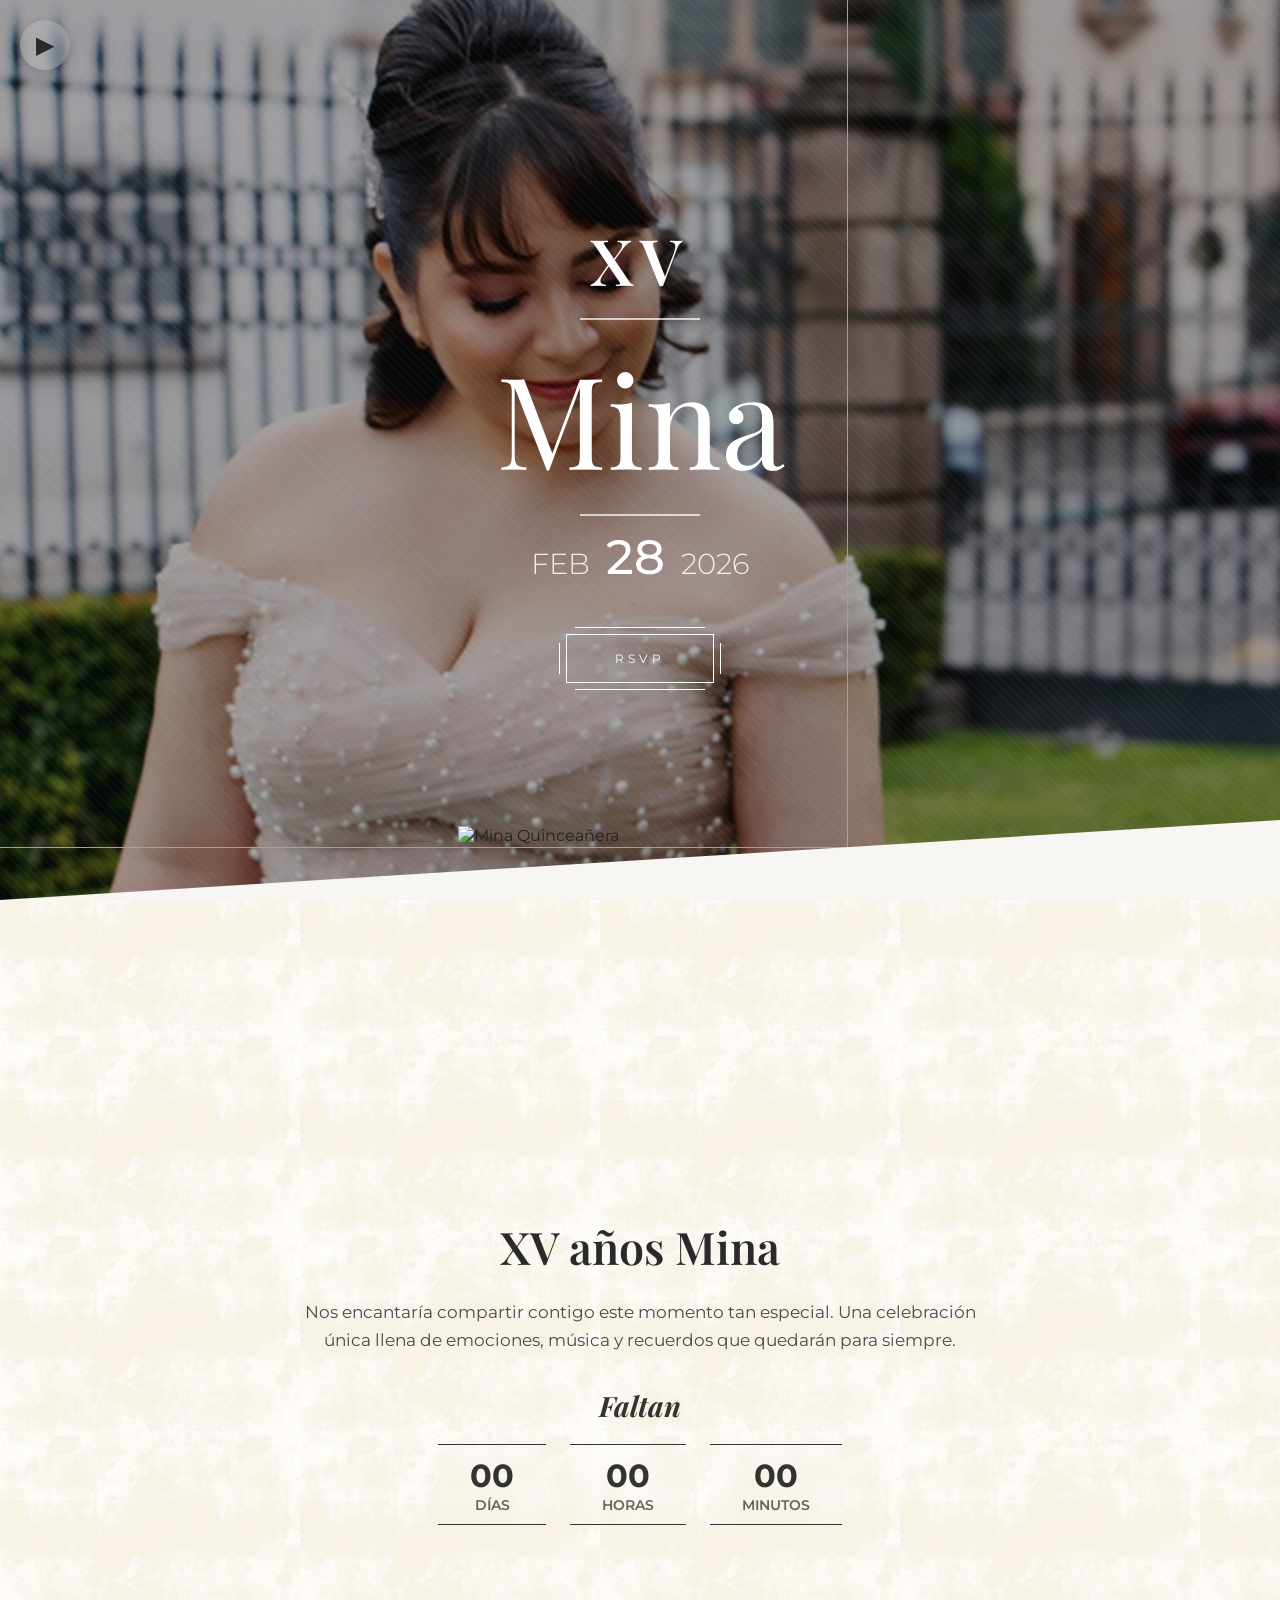
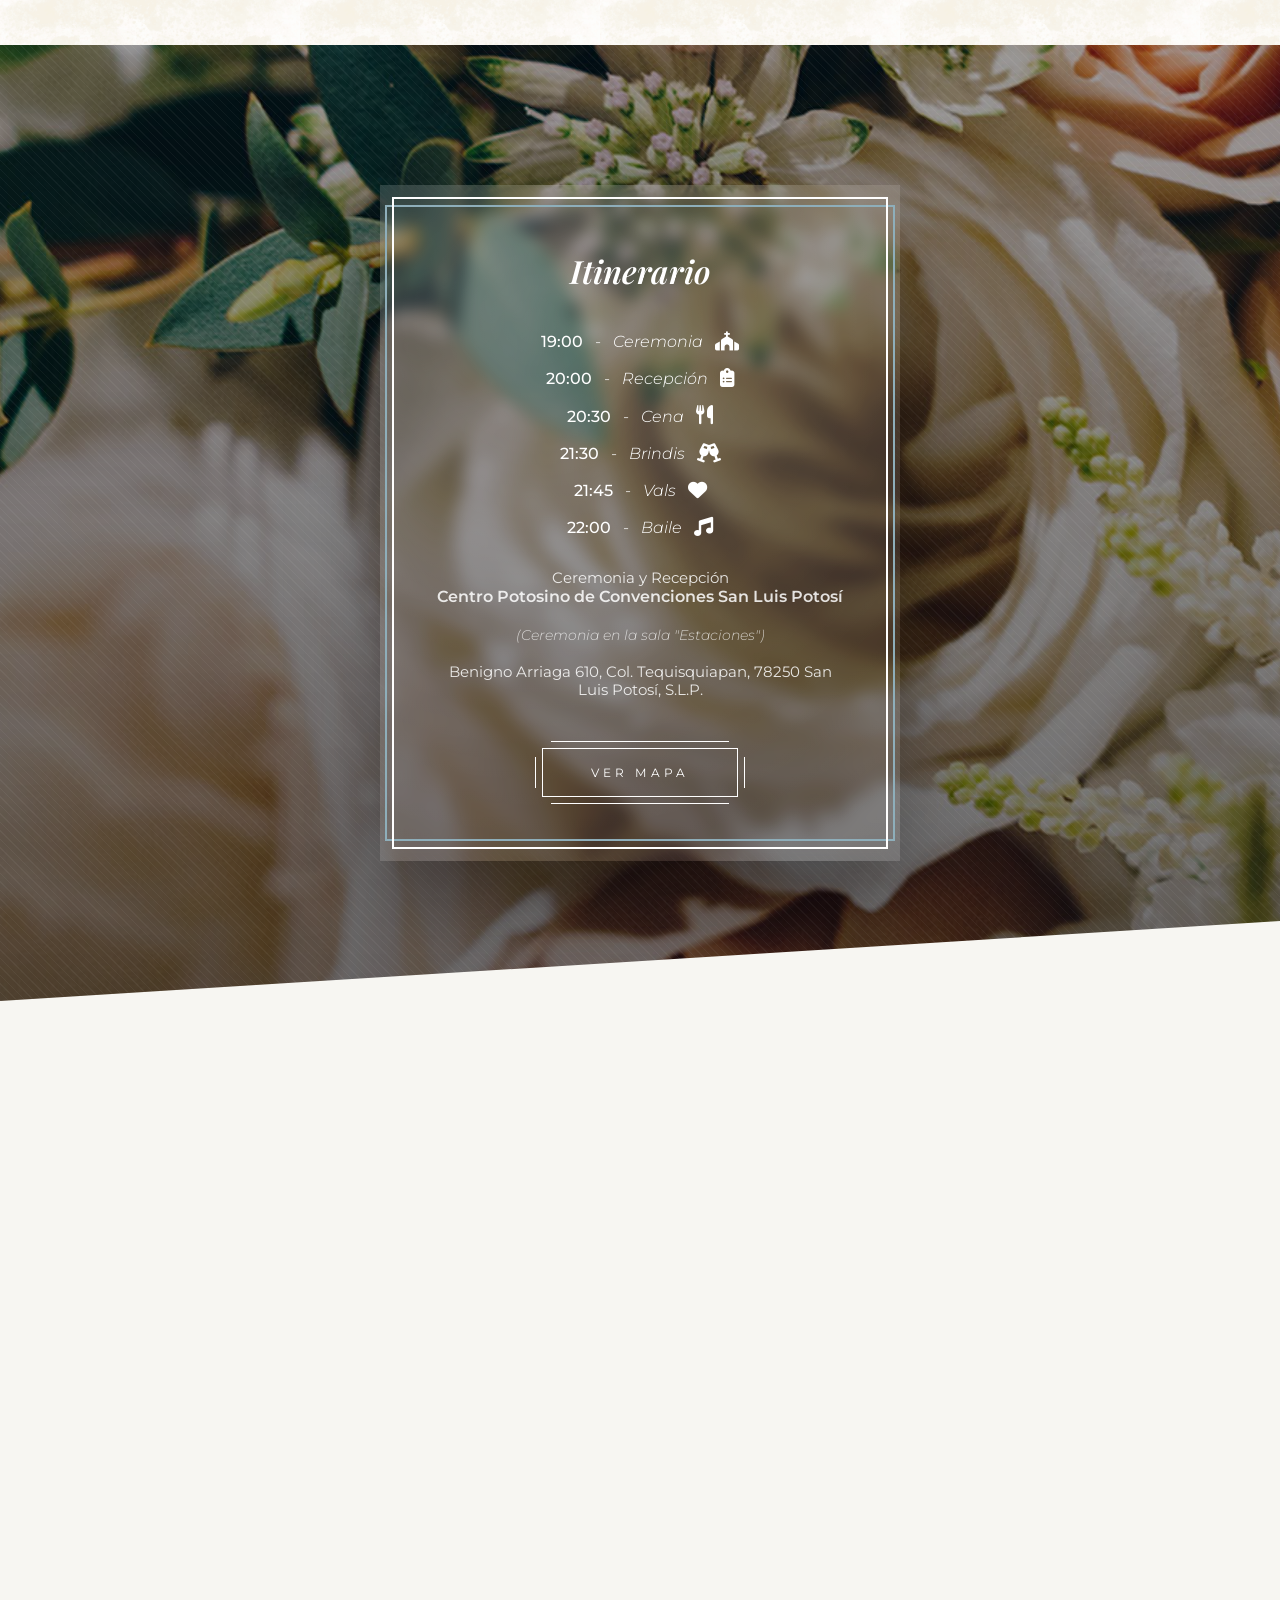
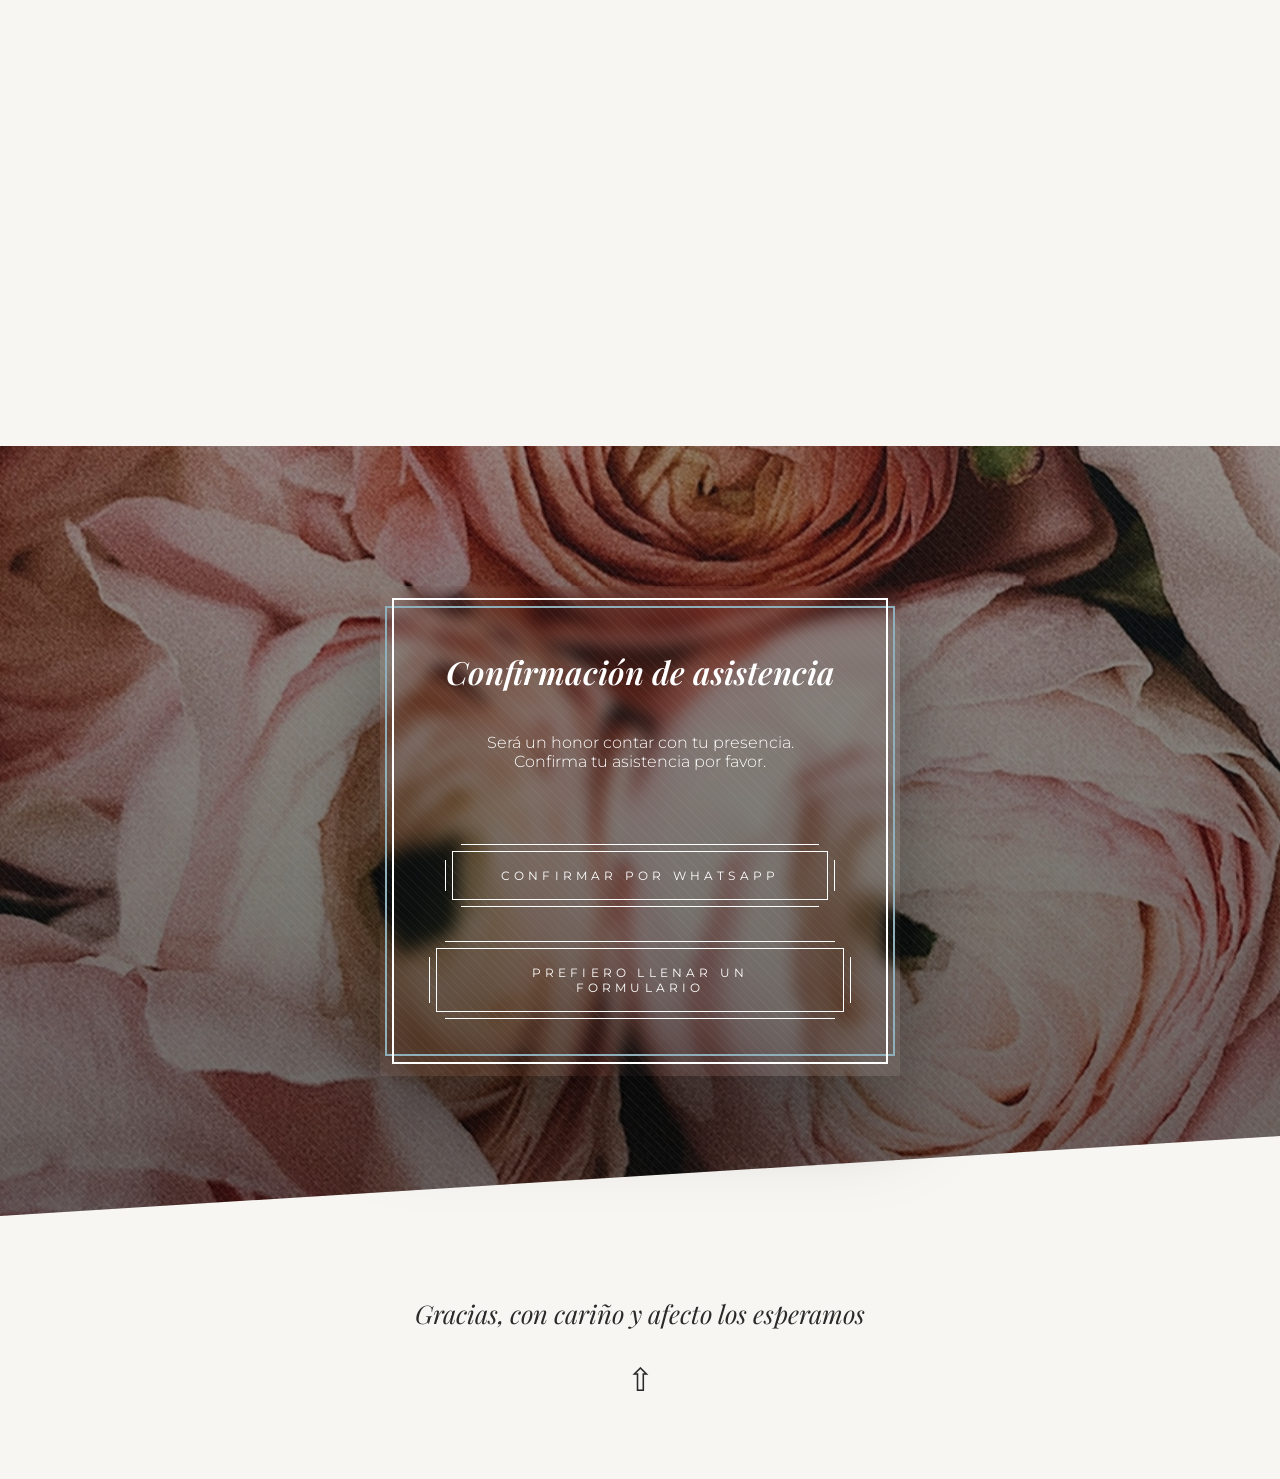
==== invitacion-xv/index.html @ a2f6c1d7 "Update index.html" ====
<!DOCTYPE html>
<html lang="es">
<head>
  <meta charset="UTF-8" />
  <meta name="viewport" content="width=device-width, initial-scale=1.0" />
  <title>Quinceañera</title>

  <!-- Tipografías -->
  <link href="https://fonts.googleapis.com/css2?family=Playfair+Display:wght@400;600&family=Montserrat:wght@300;400&display=swap" rel="stylesheet">
  <link rel="stylesheet" href="https://cdnjs.cloudflare.com/ajax/libs/font-awesome/6.4.2/css/all.min.css" integrity="sha512-vx..." crossorigin="anonymous" referrerpolicy="no-referrer" />
  <link rel="stylesheet" href="https://cdnjs.cloudflare.com/ajax/libs/font-awesome/6.4.2/css/all.min.css" integrity="sha512-vx..." crossorigin="anonymous" referrerpolicy="no-referrer" />


  <!-- CSS base -->
  <link rel="stylesheet" href="css/base.css">
  <link rel="stylesheet" href="css/layout.css">
  <link rel="stylesheet" href="css/sections.css">
  <link rel="stylesheet" href="css/components.css">
  <link rel="stylesheet" href="css/animations.css">
</head>
<body>

  <!-- Reproductor minimalista -->
<div class="music-player" id="music-player">
  <button id="music-toggle" aria-label="Reproducir / Pausar">▶</button>
  <audio id="bg-music" loop>
    <source src="assets/audio/mymusic.mp3" type="audio/mpeg">

    Tu navegador no soporta audio.
  </audio>
</div>

  <!-- HERO / HEADER -->
  <header class="section hero" id="hero">
    <div class="hero-bg"></div>
    <div class="hero-overlay"></div>
    <div class="hero-texture"></div>

    <div class="hero-content">
      <p class="hero-xv">XV</p>
      <h1 class="hero-title">
        <span class="line top-line"></span>
        <span class="name-text">Mina</span>
        <span class="line bottom-line"></span>
      </h1>
      <div class="hero-subtitle">
        <span class="hero-month">FEB</span>
        <span class="hero-day">28</span>
        <span class="hero-year">2026</span>
      </div>

      <a href="#rsvp" class="btn-rsvp">
        <span class="btn-frame frame-a"></span>
        <span class="btn-frame frame-b"></span>
        <span class="btn-label">RSVP</span>
      </a>
    </div>

    <!-- Divisor inferior -->
  <div class="section-cut-diagonal cut-bottom">
    <svg viewBox="0 0 100 100" preserveAspectRatio="none">
      <polygon points="0,0 100,100 100,0" fill="#f7f6f2"/>
    </svg>
  </div>
  </header>

  <!-- SECCIÓN INTRO -->
  <section class="section section-intro" id="intro">
    <div class="intro-portrait">
      <div class="portrait-image">
        <img src="assets/images/section-1/portrait-2.webp" alt="Mina Quinceañera">
        <div class="portrait-hover-frame"></div>
      </div>
    </div>

    <div class="intro-wrapper">
      <div class="about-us-desc col-lg-8 offset-lg-2 visible" data-animation-direction="from-bottom" data-animation-delay="300">
        <h3>XV años Mina</h3>
        <p>Nos encantaría compartir contigo este momento tan especial. Una celebración única llena de emociones, música y recuerdos que quedarán para siempre.</p>

        <h4 class="countdown-title">Faltan</h4>
        <div class="countdown">
          <div class="count-item">
            <span id="days" class="count-number">00</span>
            <span class="count-label">Días</span>
          </div>
          <div class="count-item">
            <span id="hours" class="count-number">00</span>
            <span class="count-label">Horas</span>
          </div>
          <div class="count-item">
            <span id="minutes" class="count-number">00</span>
            <span class="count-label">Minutos</span>
          </div>
        </div>
      </div>
    </div>

    <!-- Corte inferior -->
  </section>

  <!-- Las demás secciones -->

  <!-- itinerario y mapa -->
  
  <section class="section section-itinerary parallax" id="itinerario">
   
    <div class="parallax-bg"></div>
    <div class="parallax-overlay"></div>
    <div class="parallax-texture"></div>
    <div class="section-content itinerary-content">
  <div class="itinerary-card">
  <div class="glass-base"></div>
  <div class="glass-light"></div>

  <!-- Título centrado -->
  <h2 class="itinerary-title revel">Itinerario</h2>

  <!-- Lista de eventos -->
  <ul class="itinerary-list">
    <li>
      <span class="time">19:00</span> - 
      <span class="event">Ceremonia</span> 
      <i class="fa-solid fa-church"></i>
    </li>
    <li>
      <span class="time">20:00</span> - 
      <span class="event">Recepción</span> 
      <i class="fa-solid fa-clipboard-list"></i>
    </li>
    <li>
      <span class="time">20:30</span> - 
      <span class="event">Cena</span> 
      <i class="fa-solid fa-utensils"></i>
    </li>
    <li>
      <span class="time">21:30</span> - 
      <span class="event">Brindis</span> 
      <i class="fa-solid fa-glass-cheers"></i>
    </li>
    <li>
      <span class="time">21:45</span> - 
      <span class="event">Vals</span> 
      <i class="fa-solid fa-heart"></i>
    </li>
    <li>
      <span class="time">22:00</span> - 
      <span class="event">Baile</span> 
      <i class="fa-solid fa-music"></i>
    </li>
  </ul>

  <!-- LUGAR DEL EVENTO -->
<p class="itinerary-location">
  Ceremonia y Recepción <br>
  <strong>Centro Potosino de Convenciones San Luis Potosí</strong> <br>
  <em>(Ceremonia en la sala "Estaciones")</em>
  Benigno Arriaga 610, Col. Tequisquiapan, 78250 San Luis Potosí, S.L.P.<br>
  
</p>

  <!-- BOTON -->
  <a href="https://www.google.com/maps/search/?api=1&query=Centro+Potosino+de+Convenciones+San+Luis+Potos%C3%AD,+SLP,+Mexico" 
  target="_blank"
   class="btn-rsvp btn-map">

  <span class="btn-label">Ver mapa</span>

  <span class="btn-frame frame-a"></span>
  <span class="btn-frame frame-b"></span>

</a>

</div>

    <div class="section-cut-diagonal cut-bottom">
      <svg viewBox="0 0 100 100" preserveAspectRatio="none">
        <polygon points="0,0 100,100 100,0" fill="#f7f6f2"/>
      </svg>
    </div>
  </section>

  <!-- Section Gifts-->

  <section class="section section-gifts" id="gifts">
    <div class="section-content">
      <div class="gifts-container"></div>
      <div class="gifts-wrapper">

  <!-- DRESS CODE -->
  <div class="gifts-dresscode">
    <h3>Dress Code</h3>
    <p class="dresscode-text revel">Formal · Colores pastel<br><span>(excepto rosa)</span></p>

  <div class="dresscode-icons revel">
    <div class="dresscode-icon revel">
      <img src="assets/svg/traje-icon.svg" alt="Traje formal">
    </div>

  <div class="dresscode-icon">
    <img src="assets/svg/vestido-icon.svg" alt="Vestido formal">
  </div>
</div>
  </div>

  <!-- OBSEQUIOS -->
  <div class="gifts-info">
    <h3>Obsequios</h3>
    <p class="gifts-subtitle">Lluvia de sobres</p>

    <!-- BOTÓN NEELA -->
    <button class="btn-rsvp btn-gifts-toggle" type="button">
      <span class="btn-frame frame-a"></span>
      <span class="btn-frame frame-b"></span>
      <span class="btn-label">Ver detalles</span>
    </button>

    <!-- TARJETA OCULTA -->
    <div class="gifts-card" hidden>
      <div class="glass-light"></div>
      <p>
        Tu presencia es mi mejor regalo, pero si deseas, puedes dejar un detalle en efectivo en el buzón de la quinceañera.
      </p>
    </div>
  </div>

</div>

    </div>
    <div class="section-cut-diagonal cut-bottom">
      <svg viewBox="0 0 100 100" preserveAspectRatio="none">
        <polygon points="0,0 100,100 100,0" fill="#f7f6f2"/>
      </svg>
    </div>
  </section>

  <!--RSVP-->

 <section class="section section-rsvp parallax" id="rsvp">
  <div class="parallax-bg"></div>
  <div class="parallax-overlay dark"></div>
   <div class="parallax-texture"></div>

  <div class="section-content center">
    <div class="paper-card reveal">
      <div class="glass-base"></div>
      <div class="glass-light"></div>
      <h2>Confirmación de asistencia</h2>
      <p>
        Será un honor contar con tu presencia.<br>
        Confirma tu asistencia por favor.
      </p>

      <a
  class="btn-rsvp"
  href="https://wa.me/524444228933?text=Hola,%20confirmo%20mi%20asistencia%20a%20los%20quinceaños."
  target="_blank">
  <span class="btn-frame frame-a"></span>
  <span class="btn-frame frame-b"></span>
  <span class="btn-label">Confirmar por WhatsApp</span>
</a>

      <button class="btn-rsvp btn-form-toggle" type="button">
  <span class="btn-frame frame-a"></span>
  <span class="btn-frame frame-b"></span>
  <span class="btn-label">Prefiero llenar un formulario</span>
</button>

      <form class="rsvp-form">
        <input type="text" placeholder="Nombre completo" required>
        <select required>
          <option value="">¿Asistirás?</option>
          <option>Sí asistiré</option>
          <option>No podré asistir</option>
        </select>
        <input type="number" placeholder="Número de personas" min="1">
        <button type="submit" class="btn-primary">Enviar</button>
      </form>
    </div>
  </div>

  <!--Form Envío-->
<script>
document.addEventListener("DOMContentLoaded", function() {
  const form = document.querySelector('.rsvp-form');
  form.addEventListener('submit', function(e) {
    e.preventDefault(); 
    const nombre = encodeURIComponent(form.nombre.value);
    const asistencia = encodeURIComponent(form.asistencia.value);
    const personas = encodeURIComponent(form.personas.value || "1");
    const whatsappNumber = "524444228933";
    const mensaje = `Hola, confirmo mi asistencia a la quinceañera.\nNombre: ${nombre}\nAsistencia: ${asistencia}\nNúmero de personas: ${personas}`;
    window.open(`https://wa.me/${whatsappNumber}?text=${mensaje}`, "_blank");
    form.reset();
  });
});
</script>


  <div class="section-cut-diagonal cut-bottom">
    <svg viewBox="0 0 100 100" preserveAspectRatio="none">
      <polygon points="0,0 100,100 100,0" fill="#f7f6f2"/>
    </svg>
  </div>

</section>



  <!-- FOOTER -->
  <footer class="footer">
  <p>Gracias, con cariño y afecto los esperamos</p>
  <a href="#hero" class="scroll-top" aria-label="Ir al inicio">
    &#8679;
  </a>
</footer>



  <script src="js/main.js"></script>
  <!-- <script src="js/animations.js"></script> -->
  <script src="js/countdown.js"></script>
</body>
</html>
---- invitacion-xv/css/base.css ----
* {
  margin: 0;
  padding: 0;
  box-sizing: border-box;
}

html, body {
  font-family: 'Montserrat', sans-serif;
  background-color: #f7f6f2; /* marfil elegante */
  color: #222;
  scroll-behavior: smooth;
}

.section {
  position: relative;
  width: 100%;
  overflow: hidden;
}

.container {
  padding: 120px 10%;
}

html {
  scroll-behavior: smooth;
}

/*-- Transitions blocks--*/
html, body {
  scroll-behavior: smooth;
}

.section {
  transition:
    opacity 0.8s ease,
    transform 0.8s ease;
}

.section.enter {
  opacity: 0;
  transform: translateY(80px);
}

.section.enter.visible {
  opacity: 1;
  transform: translateY(0);
}
---- invitacion-xv/css/layout.css ----
/* ================================
   HERO — ESTRUCTURA
================================= */
.hero {
  min-height: 100vh;
  position: relative;
  display: flex;
  align-items: center;
  justify-content: center;
}

/* Imagen fondo */
.hero-bg {
  position: absolute;
  inset: 0;
  background-image: url('../assets/images/hero/hero.webp');
  background-size: cover;
  background-position: center;
  z-index: 1;
  animation: kenburns 20s ease-in-out infinite;
}

/* Overlay oscuro */
.hero-overlay {
  position: absolute;
  inset: 0;
  background: rgba(0, 0, 0, 0.35);
  z-index: 2;
}

/* Textura / malla */
.hero-texture {
  position: absolute;
  inset: 0;
  z-index: 3;
  background-image:
    repeating-linear-gradient(
      45deg,
      rgba(255,255,255,0.04),
      rgba(255,255,255,0.04) 1px,
      transparent 1px,
      transparent 6px
    );
  pointer-events: none;
}

/* Contenido */
.hero-content {
  position: relative;
  z-index: 4;
  text-align: center;
  color: #fff;
  max-width: 720px;
  padding: 0 24px;
}

/* Texto hero */
.hero-xv {
  font-family: 'Playfair Display', serif;
  font-size: clamp(3rem,6vw,4rem);
  font-weight: 600;
  letter-spacing: 0.12em;
  margin-bottom: 16px;
}

.hero-title {
  position: relative;
  font-family: 'Playfair Display', serif;
  font-size: clamp(7rem, 10vw, 8rem);
  font-weight: 400;
  margin: 0 0 12px 0;
}

.hero-title .line {
  display: block;
  height: 2px;
  width: 120px;
  background: rgba(255,255,255,0.7);
  margin: 12px auto;
}

.hero-subtitle {
  display: flex;
  justify-content: center;
  align-items: baseline;
  gap: 16px;
  text-align: center;
  margin-top: 12px;
}

.hero-subtitle .hero-month,
.hero-subtitle .hero-year {
  font-family: 'Montserrat', sans-serif;
  font-size: 1.8rem;
  font-weight: 300;
  opacity: 0.85;
}

.hero-subtitle .hero-day {
  font-family: 'Montserrat', sans-serif;
  font-size: 3rem;
  font-weight: 500;
  color: #fff;
}

/* ================================
   HERO PORTRAIT — INTERACCIÓN
================================= */
.hero-portrait {
  position: absolute;
  bottom: -90px;
  left: 50%;
  transform: translateX(-50%);
  z-index: 6;
  width: 260px;
  cursor: pointer;
}

.hero-portrait img {
  width: 100%;
  display: block;
  transition: opacity 0.4s ease, transform 0.4s ease;
}

.portrait-frame {
  position: absolute;
  inset: -10px;
  border: 1px solid rgba(255,255,255,0.7);
  transition: opacity 0.4s ease, transform 0.4s ease;
}

.portrait-frame::after {
  content: "";
  position: absolute;
  inset: 6px;
  border: 1px solid rgba(255,255,255,0.4);
  transition: opacity 0.4s ease, transform 0.4s ease;
}

.hero-portrait:hover img {
  opacity: 0.92;
  transform: scale(1.01);
}

.hero-portrait:hover .portrait-frame {
  opacity: 1;
}

.hero-portrait:hover .portrait-frame::after {
  opacity: 0.6;
}

/*-- Transitions -- */
.section {
  scroll-margin-top: 1px;
  transition: background-color 0.8s ease;
}
---- invitacion-xv/css/sections.css ----
/* ================================
   SECCIONES BASE
================================ */
.section {
  position: relative;
  width: 100%;
  background-color: var(--bg-base, #f7f6f2);
  overflow: hidden;
  transition: transform 0.8s ease, opacity 0.8s ease;
}

.section-content {
  position: relative;
  z-index: 2;
  padding: 120px 10%;
}

/* ================================
   DIVISOR DIAGONAL
================================ */
.section-cut-diagonal {
  position: absolute;
  left: 0;
  right: 0;
  width: 100%;
  overflow: hidden;
  height: 80px;
  z-index: 3;
}

.section-cut-diagonal svg {
  display: block;
  width: 100%;
  height: 100%;
  transform: scaleY(-1); /* sugerencia: usar scaleY(-1) solo si quieres espejo */
}

.section-cut-diagonal.cut-top { top: 0; }
.section-cut-diagonal.cut-bottom { bottom: 0; }

@media (max-width: 576px) {
  .section-cut-diagonal { height: 60px; }
}

/* ================================
   INTRO / PRESENTACIÓN
================================ */
.section-intro {
  position: relative;
  background-color: #f7f6f2;
  background-image: url('../assets/textures/marble-pattern.jpg');
  background-repeat: repeat;
  background-size: auto 200px;
  padding: 220px 0 120px 0;
  overflow: visible;
}

.section-intro::before {
  content: "";
  position: absolute;
  inset: 0;
  background: rgba(255,255,255,0.15);
  pointer-events: none;
  z-index: 2;
}

/* Portrait */
.intro-portrait {
  position: absolute;
  top: -80px;
  left: 50%;
  transform: translateX(-50%);
  width: 100%;
  max-width: 376px;
  z-index: 5;
}

.portrait-image {
  position: relative;
  overflow: hidden;
  border: 6px solid rgba(255,255,255,0);
  transition: all 0.4s ease;
  z-index: 6;
}

.portrait-image img {
  display: block;
  width: 100%;
  height: auto;
  transition: transform 0.4s ease;
}

.portrait-image:hover {
  border-color: rgba(255,255,255,0.7);
}

.portrait-image:hover img {
  transform: scale(1.02);
}

.intro-wrapper {
  position: relative;
  z-index: 5;
  display: flex;
  flex-direction: column;
  align-items: center;
  text-align: center;
  gap: 40px;
  margin: 100px auto 0 auto;
  max-width: 720px;
}

.about-us-desc h3 {
  font-family: 'Playfair Display', serif;
  font-weight: 600;
  font-size: 2.8rem;
  line-height: 1.2;
  color: #2a2a2a;
  margin-bottom: 24px;
  z-index: 6;
}

.about-us-desc p {
  font-family: 'Montserrat', sans-serif;
  font-size: 1.05rem;
  line-height: 1.7;
  color: #4a4a4a;
  margin-bottom: 32px;
  z-index: 6;
}

/* ================================
   COUNTDOWN CRISTAL
================================ */
.countdown-title {
    font-family: 'Playfair Display', serif;
    font-style: italic;
    font-size: 28px;
    text-align: center;
    margin-bottom: 20px;
    color: #333; /* Puedes cambiar al color que uses en tu hero */
  }
.countdown {
  display: flex;
  justify-content: center;
  gap: 24px;
  margin-top: 16px;
  flex-wrap: nowrap;
  z-index: 6;
}

.count-item {
  --border-size: 1px;
  position: relative;
  padding: 12px 32px;
  text-align: center;
  font-family: 'Montserrat', sans-serif;
  font-weight: 600;
  color: #333;
  background: rgba(255, 255, 255, 0.08);
  backdrop-filter: blur(6px);
  border: none;
  cursor: default;
}

.count-number {
  display: block;
  font-size: 2rem;
  font-weight: 700;
  margin-bottom: 2px;
}

.count-label {
  display: block;
  font-size: 0.85rem;
  text-transform: uppercase;
  opacity: 0.75;
  margin-top: 0;
}

.count-item::before,
.count-item::after {
  content: "";
  position: absolute;
  left: 0;
  right: 0;
  height: var(--border-size);
  background: currentColor;
  z-index: 1;
}

.count-item::before { top: 0; }
.count-item::after { bottom: 0; }

@media (max-width: 992px) {
  .countdown { flex-wrap: wrap; gap: 16px; }
  .count-number { font-size: 1.8rem; }
  .count-item { padding: 10px 24px; }
  .intro-wrapper { margin-top: 80px; }
}

@media (max-width: 576px) {
  .count-number { font-size: 1.6rem; }
  .count-item { padding: 8px 16px; }
}

/* ================================
   ITINERARIO — PARALLAX
================================ */
.section-itinerary {
  position: relative;
  overflow: hidden;
  background: #000;
}

.section-itinerary .parallax-bg {
  position: absolute;
  top: -50%;
  left: 0;
  width: 100%;
  height: 200%;
  background-image: url('../assets/images/section-2/itinerary.jpg');
  background-size: cover;
  background-position: center;
  will-change: transform;
  z-index: 1;
}

.parallax-bg {
  transform: translate3d(0,0,0);
  backface-visibility: hidden;
  will-change: transform;
}


.section-itinerary .parallax-overlay {
  position: absolute;
  inset: 0;
  background: linear-gradient(180deg, rgba(0,0,0,0.35), rgba(0,0,0,0.55));
  z-index: 2;
}

.section-itinerary .parallax-texture {
  position: absolute;
  inset: 0;
  z-index: 3;
  pointer-events: none;
  background-image: repeating-linear-gradient(
    45deg,
    rgba(255,255,255,0.045),
    rgba(255,255,255,0.045) 1px,
    transparent 1px,
    transparent 6px
  );
}

.section-itinerary .section-content {
  position: relative;
  z-index: 4;
  min-height: 85vh;
  display: flex;
  align-items: center;
  justify-content: center;
  padding: 140px 24px;
}

/* ================================
   TARJETA ITINERARIO
================================ */
.itinerary-card {
  position: relative;
  max-width: 520px;
  width: 100%;
  padding: 64px 56px;
  backdrop-filter: blur(8px);
  box-shadow: 0 40px 80px rgba(0,0,0,0.35);
  overflow: visible;
  color: rgba(180,150,90,0.55);
  text-align: center;
}

.itinerary-card .glass-base,
.itinerary-card .glass-light {
  position: absolute;
  inset: 0;
}

.itinerary-card .glass-base { background: rgba(255,255,255,0.05); z-index: 0; }
.itinerary-card .glass-light {
  background: radial-gradient(circle at 30% 20%, rgba(255,255,255,0.18), rgba(255,255,255,0.07) 45%, rgba(255,255,255,0.03) 70%, transparent 100%);
  z-index: 1;
  pointer-events: none;
}

.itinerary-card > *:not(.glass-base):not(.glass-light) { position: relative; z-index: 3; }

.itinerary-card::before,
.itinerary-card::after {
  content: "";
  position: absolute;
  pointer-events: none;
  border-radius: 0;
  z-index: 2;
}

.itinerary-card::before { top: 20px; left: 5px; right: 5px; bottom: 20px; border: 2px solid #8eaeba; }
.itinerary-card::after { top: 12px; left: 12px; right: 12px; bottom: 12px; border: 2px solid #ffffff; }

.itinerary-title {
  font-family: 'Playfair Display', serif;
  font-weight: 600;
  font-style: italic;
  font-size: 2rem;
  text-align: center;
  margin-bottom: 40px;
  z-index: 3;
  color: #ffffff;
}

.itinerary-list {
  list-style: none;
  padding: 0;
  margin: 0 auto 32px auto;
  text-align: center;
  font-family: 'Montserrat', sans-serif;
  font-weight: 300;
  color: #fff;
}

.itinerary-list li {
  display: flex;
  justify-content: center;
  align-items: center;
  gap: 12px;
  margin-bottom: 18px;
}

.itinerary-list .time { font-weight: 500; font-size: 1rem; }
.itinerary-list .event { font-size: 1rem; font-weight: 300; font-style: italic; }
.itinerary-list i { font-size: 1.2rem; color: #fff; }
.itinerary-list .subtext { display: block; font-size: 12px; font-style: italic; color: rgba(255,255,255,0.7); margin-top: 2px; }

.itinerary-location {
  font-family: 'Montserrat', sans-serif;
  font-size: 0.95rem;
  text-align: center;
  color: rgba(255,255,255,0.85);
  margin-top: 20px;
  line-height: 1.2;
}

.itinerary-location strong { display: block; font-weight: 600; font-size: 1rem; }
.itinerary-location em { display: block; font-style: italic; font-weight: 300; font-size: 0.85rem; color: rgba(255,255,255,0.7); margin: 2px 0 20px 0; }

/* Botón */
.itinerary-card .btn { display: inline-block; margin: 0 auto; }

.btn {
  position: relative;
  overflow: visible;
}

.h-lines, .v-lines {
  position: absolute;
  inset: 0;
  pointer-events: none;
  transition: transform .8s ease;
}

.itinerary-card .h-lines, .itinerary-card .v-lines { z-index: 1; }

.btn:hover .h-lines { transform: scaleX(0); }
.btn:hover .v-lines { transform: scaleY(0); }

.btn-map {
  margin-top: 24px;
  color: #fff;
  font-size: 0.7rem;
  letter-spacing: 0.3em;
}

/* ================================
   GIFTS / DRESS CODE
================================ */
.section-gifts {
  position: relative;
  background-color: #f7f6f2;
  background-image: url('../assets/textures/marble-pattern.jpg');
  background-repeat: repeat;
  background-size: auto 200px;
}

.section-gifts h3 {
  font-family: 'Playfair Display', serif;
  font-weight: 600;
  font-size: 2.6rem;
  line-height: 1.15;
  color: #2a2a2a;
  margin-bottom: 24px;
  text-align: center;
}

.section-gifts p {
  font-family: 'Montserrat', sans-serif;
  font-size: 1.15rem;
  line-height: 1.7;
  color: #4a4a4a;
  text-align: center;
}

.gifts-subtitle {
  font-family: 'Montserrat', sans-serif;
  font-size: 1.15rem;
  font-style: italic;
  opacity: 0.75;
  margin-bottom: 40px;
}

.gifts-card p {
  font-size: 1.05rem;
  line-height: 1.75;
}

.gifts-info {
  display: flex;
  flex-direction: column;
  align-items: center; /* centra el botón y la tarjeta */
  text-align: center;  /* centra títulos y subtítulos */
  gap: 16px;           /* espacio entre h3, p y botón */
  margin-bottom: 80px; /* separa del contenido siguiente */
}


.dresscode-text { font-size: 1.2rem; letter-spacing: 0.08em; }
.dresscode-text span { display: block; font-size: 0.95rem; font-style: italic; opacity: 0.7; margin-top: 6px; }

.gifts-dresscode { text-align: center; margin-bottom: 80px; }
.dresscode-icons {
  display: flex;
  justify-content: center;
  gap: 48px;
  margin-top: 32px;
}
.dresscode-icons img { width: 220px; max-width: 220px; opacity: 0.85; }

/* Cristal circular */
.dresscode-icon {
  width: 220px;
  height: 220px;
  border-radius: 50%;
  background: transparent;
  display: flex;
  align-items: center;
  justify-content: center;
  position: relative;
  overflow: hidden;
  box-shadow: inset 0 0 0 1px rgba(255,255,255,0.35), 0 18px 36px rgba(0,0,0,0.18);
  transition: transform 0.35s ease, box-shadow 0.35s ease;
}
.dresscode-icon img { width: 95%; height: 95%; object-fit: contain; }
.dresscode-icon::after {
  content: "";
  position: absolute;
  inset: 0;
  border-radius: 50%;
  background: linear-gradient(135deg, rgba(255,255,255,0.35), rgba(255,255,255,0.05) 45%, transparent 70%);
  pointer-events: none;
}
.dresscode-icon:hover { transform: translateY(-3px); box-shadow: inset 0 0 0 1px rgba(255,255,255,0.45), 0 22px 44px rgba(0,0,0,0.25); }

/* Responsive */
@media (max-width: 576px) {
  .dresscode-icons { gap: 32px; }
  .dresscode-icons img { width: 52px; max-width: 52px; }
  .dresscode-icon { width: 180px; height: 180px; }
  .dresscode-icon img { width: 95%; height: 95%; }
}

@media (min-width: 992px) {
  .section-gifts h3 { font-size: 2.8rem; }
  .section-gifts p { font-size: 1.2rem; }
}

/* BOTÓN DENTRO DE GIFTS */
.gifts-info .btn-rsvp {
  color: #2a2a2a; /* texto oscuro para fondo claro */
  border: 2px solid #2a2a2a; /* borde visible sobre claro */
  background-color: rgba(0, 0, 0, 0.28); /* fondo blanco semi-transparente */
}

.gifts-info .btn-rsvp:hover::after {
  background: rgba(42,42,42,0.18); /* efecto hover sutil pero visible */
}

/* TARJETA POPUP CRISTAL */
/* ================================
   GIFTS / DRESS CODE
================================ */

.section-gifts {
  position: relative;
  background-color: #f7f6f2;
  background-image: url('../assets/textures/marble-pattern.jpg');
  background-repeat: repeat;
  background-size: auto 200px;
}

/* Títulos */
.section-gifts h3 {
  font-family: 'Playfair Display', serif;
  font-weight: 600;
  font-size: 2.6rem;
  line-height: 1.15;
  color: #2a2a2a;
  margin-bottom: 24px;
  text-align: center;
}

.section-gifts p {
  font-family: 'Montserrat', sans-serif;
  font-size: 1.15rem;
  line-height: 1.7;
  color: #2a2a2a;
  text-align: center;
}

/* Dress code */
.gifts-dresscode {
  text-align: center;
  margin-bottom: 80px;
}

.dresscode-text {
  font-size: 1.2rem;
  letter-spacing: 0.08em;
}

.dresscode-text span {
  display: block;
  font-size: 0.95rem;
  font-style: italic;
  opacity: 0.7;
  margin-top: 6px;
}

/*Dresscode-Icons*/

.dresscode-icons {
  display: flex;
  justify-content: center;
  gap: 48px;
  flex-wrap: wrap; /* permite que se acomoden en pantallas chicas */
  margin-top: 32px;
}

.dresscode-icon {
  width: 220px;      /* tamaño fijo del círculo en desktop */
  height: 220px;     
  border-radius: 50%;
  background: rgba(0,0,0,0.05); /* fondo opcional ligero */
  display: flex;
  align-items: center;
  justify-content: center;
  position: relative;
  overflow: hidden;
  box-shadow: inset 0 0 0 1px rgba(255,255,255,0.35), 0 18px 36px rgba(0,0,0,0.18);
  transition: transform 0.35s ease, box-shadow 0.35s ease;
}

.dresscode-icon img {
  max-width: 80%;    /* no ocupa todo el círculo, mantiene proporción */
  max-height: 80%;
  object-fit: contain; /* evita que se deforme */
}

.dresscode-icon::after {
  content: "";
  position: absolute;
  inset: 0;
  border-radius: 50%;
  background: linear-gradient(135deg, rgba(255,255,255,0.35), rgba(255,255,255,0.05) 45%, transparent 70%);
  pointer-events: none;
}

.dresscode-icon:hover {
  transform: translateY(-3px);
  box-shadow: inset 0 0 0 1px rgba(255,255,255,0.45), 0 22px 44px rgba(0,0,0,0.25);
}

/* Responsive */
@media (max-width: 992px) {
  .dresscode-icon { width: 180px; height: 180px; }
}

@media (max-width: 576px) {
  .dresscode-icon { width: 140px; height: 140px; }
  .dresscode-icon img { max-width: 75%; max-height: 75%; }
  .dresscode-icons { gap: 24px; }
}

/* Obsequios */
.gifts-info {
  display: flex;
  flex-direction: column;
  align-items: center;
  text-align: center;
  gap: 20px;
  margin-bottom: 80px;
}

.gifts-subtitle {
  font-style: italic;
  opacity: 0.75;
  margin-bottom: 16px;
}

/* ================================
   TARJETA DE OBSEQUIOS
================================ */
.gifts-lightbox {
  position: fixed;
  inset: 0;
  display: flex;
  justify-content: center;
  align-items: center;
  z-index: 9999;
  pointer-events: none;
}

.gifts-lightbox.active {
  pointer-events: auto;
}

.gifts-overlay {
  position: absolute;
  inset: 0;
  background: rgba(0,0,0,0.7);
}

.gifts-card {
  position: relative; /* importantísimo: no fixed para no romper parallax */
  background: rgba(0,0,0,0.85);
  color: #fff;
  text-align: center;
  padding: 64px 56px;
  max-width: 520px;
  width: 90%;
  box-shadow: 0 40px 80px rgba(0,0,0,0.5);
  opacity: 0;
  transform: scale(0);
  transition: transform 0.5s cubic-bezier(0.68, -0.55, 0.27, 1.55),
              opacity 0.5s ease;
}

/* Activar */
.gifts-card.active {
  transform: scale(1);
  opacity: 1;
}

/* Marcos */
.gifts-card::before,
.gifts-card::after {
  content: "";
  position: absolute;
  border: 2px solid #fff;
  pointer-events: none;
}

.gifts-card::before { top: 20px; left: 5px; right: 5px; bottom: 20px; }
.gifts-card::after { top: 12px; left: 12px; right: 12px; bottom: 12px; }

.gifts-card .glass-light {
  position: absolute;
  inset: 0;
  background: radial-gradient(circle at 30% 20%, rgba(255,255,255,0.18), rgba(255,255,255,0.07) 45%, rgba(255,255,255,0.03) 70%, transparent 100%);
  pointer-events: none;
}

.gifts-card p {
  font-family: 'Montserrat', sans-serif;
  color: #fff;
  font-weight: 300;
  font-size: 1rem;
  line-height: 1.5;
  margin: 0 auto;
  position: relative;
  z-index: 2;
}

/* Bloquear scroll cuando está activo */
body.gifts-open {
  overflow: hidden;
}
/*-- Añadir --*/
html {
  scroll-behavior: smooth;
}

section {
  will-change: transform, opacity;
}

.gifts-lightbox {
  transition: opacity .45s ease;
}

.gifts-card {
  transition: transform .45s cubic-bezier(.4,0,.2,1), opacity .45s ease;
}
.gifts-card {
  opacity: 0;
  transform: translateY(20px);
  pointer-events: none;
  transition: opacity .6s ease, transform .6s ease;
}

.gifts-card.active {
  opacity: 1;
  transform: translateY(0);
  pointer-events: auto;
}

/*-- Transitions --*/
.section {
  transition: transform 1s ease, opacity 1s ease;
}

/*==================
CONFIRMACION
===================*/
/* ================================
   RSVP — PARALLAX (basado en itinerario)
================================ */
.section-rsvp {
  position: relative;
  overflow: hidden;
  background: #000;
}

.section-rsvp .parallax-bg {
  position: absolute;
  top: -50%;
  left: 0;
  width: 100%;
  height: 200%;
  background-image: url('../assets/images/section-3/section-3a.webp'); /* reemplaza con tu fondo */
  background-size: cover;
  background-position: center;
  will-change: transform;
  z-index: 1;
}

.section-rsvp .parallax-overlay {
  position: absolute;
  inset: 0;
  background: linear-gradient(180deg, rgba(0,0,0,0.35), rgba(0,0,0,0.55));
  z-index: 2;
}

.section-rsvp .section-content {
  position: relative;
  z-index: 4;
  min-height: 85vh;
  display: flex;
  align-items: center;
  justify-content: center;
  padding: 140px 24px;
}

.section-rsvp .parallax-texture {
  position: absolute;
  inset: 0;
  z-index: 5;
  pointer-events: none;
  background-image: repeating-linear-gradient(
    45deg,
    rgba(255,255,255,0.045),
    rgba(255,255,255,0.045) 1px,
    transparent 1px,
    transparent 6px
  );
}


/* Tarjeta igual que itinerario */
.section-rsvp .paper-card {
  max-width: 520px;
  width: 100%;
  padding: 64px 56px;
  backdrop-filter: blur(8px);
  box-shadow: 0 40px 80px rgba(0,0,0,0.35);
  overflow: visible;
  color: rgba(180,150,90,0.55);
  text-align: center;
  position: relative;
}

.section-rsvp .paper-card::before,
.section-rsvp .paper-card::after {
  content: "";
  position: absolute;
  pointer-events: none;
  border-radius: 0;
  z-index: 2;
}

.section-rsvp .paper-card::before { top: 20px; left: 5px; right: 5px; bottom: 20px; border: 2px solid #8eaeba; }
.section-rsvp .paper-card::after { top: 12px; left: 12px; right: 12px; bottom: 12px; border: 2px solid #ffffff; }

.section-rsvp .paper-card > * { position: relative; z-index: 3; }

.section-rsvp h2 {
  font-family: 'Playfair Display', serif;
  font-weight: 600;
  font-style: italic;
  font-size: 2rem;
  color: #fff;
  margin-bottom: 40px;
}

.section-rsvp p {
  font-family: 'Montserrat', sans-serif;
  font-weight: 300;
  font-size: 1rem;
  color: #fff;
  margin-bottom: 32px;
}

/* Botones dentro de la tarjeta */
.section-rsvp .btn-primary,
.section-rsvp .btn-secondary {
  display: inline-block;
  position: relative;
  padding: 12px 28px;
  font-family: 'Montserrat', sans-serif;
  font-weight: 600;
  font-size: 0.85rem;
  letter-spacing: 0.08em;
  color: #fff;
  text-decoration: none;
  text-transform: uppercase;
  border: 2px solid rgba(255,255,255,0.7);
  border-radius: 6px;
  background: rgba(255,255,255,0.05);
  backdrop-filter: blur(6px);
  cursor: pointer;
  transition: all 0.3s ease;
  overflow: hidden;
  z-index: 4;
}

.section-rsvp .btn-primary:hover,
.section-rsvp .btn-secondary:hover {
  color: #fff;
  background: rgba(255,255,255,0.15);
  border-color: rgba(255,255,255,0.9);
  transform: translateY(-2px);
  box-shadow: 0 6px 18px rgba(0,0,0,0.35);
}

/* Ajuste del toggle de formulario */
.section-rsvp .rsvp-form {
  display: none;
  margin-top: 24px;
  width: 100%;
  max-width: 400px;
  margin-left: auto;
  margin-right: auto;
}

.section-rsvp .rsvp-form.active {
  display: flex;
  flex-direction: column;
  gap: 16px;
}

.section-rsvp .rsvp-form input,
.section-rsvp .rsvp-form select,
.section-rsvp .rsvp-form button {
  padding: 12px;
  font-size: 0.95rem;
  border-radius: 6px;
  border: 1px solid rgba(255,255,255,0.3);
  background: rgba(255,255,255,0.05);
  color: #fff;
  backdrop-filter: blur(6px);
}

.section-rsvp .rsvp-form button {
  cursor: pointer;
  font-weight: 600;
  border: 2px solid rgba(255,255,255,0.7);
  transition: all 0.3s ease;
}

.section-rsvp .rsvp-form button:hover {
  background: rgba(255,255,255,0.15);
  border-color: rgba(255,255,255,0.9);
}

/*-- Botones Forzados--*/
.section-rsvp .paper-card .btn-primary,
.section-rsvp .paper-card .btn-secondary {
  position: relative;
  z-index: 10; /* aseguramos que esté sobre el overlay/textura */
  color: #fff !important;
  border: 2px solid rgba(255,255,255,0.7) !important;
  background: rgba(255,255,255,0.05) !important;
  backdrop-filter: blur(6px) !important;
  text-transform: uppercase !important;
}


/* Tarjeta revelada animación */
.reveal {
  opacity: 0;
  transform: translateY(30px);
  animation: revealAnimation 0.8s forwards;
}

@keyframes revealAnimation {
  to { opacity: 1; transform: translateY(0); }
}

/* ================================
   FOOTER
================================ */
.footer {
  background-color: #f7f6f2; /* marfil */
  text-align: center;
  padding: 80px 10%;
}

.footer p {
  font-family: 'Playfair Display', serif;
  font-style: italic;
  font-weight: 400;
  font-size: 1.6rem;
  color: #2a2a2a;
  margin-bottom: 30px;
}

.scroll-top {
  display: inline-block;
  font-size: 2rem; /* tamaño de flecha */
  color: #2a2a2a;
  text-decoration: none;
  transition: transform 0.3s ease, color 0.3s ease;
}

.scroll-top:hover {
  transform: translateY(-5px);
  color: #555; /* sutil cambio en hover */
}

/* smooth scroll */
html {
  scroll-behavior: smooth;
}


/* smooth scroll */
html {
  scroll-behavior: smooth;
}

/*===== Msucia ===*/
.music-player {
  position: fixed;
  top: 20px;
  left: 20px;
  z-index: 9999;
}

.music-player button {
  width: 50px;
  height: 50px;
  border-radius: 50%;
  border: none;
  background: rgba(255, 255, 255, 0.15);
  backdrop-filter: blur(6px);
  font-size: 1.5rem;
  color: #2a2a2a;
  cursor: pointer;
  display: flex;
  align-items: center;
  justify-content: center;
  box-shadow: 0 4px 12px rgba(0,0,0,0.2);
  transition: background 0.3s;
}

.music-player button:hover {
  background: rgba(255, 255, 255, 0.3);
}
---- invitacion-xv/css/components.css ----
/* =====================================
   BOTÓN RSVP — NEELA LOGIC REAL
   (ingeniería inversa, no clon)
===================================== */

.btn-rsvp {
  --offset: 8px;
  --border-size: 1px;

  position: relative;
  display: inline-block;
  padding: 16px 48px;
  margin-top: 48px;

  font-family: 'Montserrat', sans-serif;
  font-size: 0.75rem;
  letter-spacing: 0.35em;
  text-transform: uppercase;

  color: #ffffff;
  background: transparent;
  border: var(--border-size) solid currentColor;

  cursor: pointer;
  text-decoration: none;
  overflow: visible;
}

/* TEXTO */
.btn-label {
  position: relative;
  z-index: 3;
}

/* BASE FRAMES */
.btn-frame {
  position: absolute;
  top: 0;
  right: 0;
  bottom: 0;
  left: 0;

  pointer-events: none;
  transition: transform .8s cubic-bezier(.2,.75,.25,.9);
  z-index: 1;
}

/* ===============================
   H-LINES (horizontales)
=============================== */
.frame-a {
  top: calc(var(--border-size) * -1);
  bottom: calc(var(--border-size) * -1);

  border-top: var(--border-size) solid currentColor;
  border-bottom: var(--border-size) solid currentColor;

  transform-origin: center;
}

.frame-a::before {
  content: "";
  position: absolute;

  top: calc(var(--offset) * -1);
  bottom: calc(var(--offset) * -1);
  left: var(--offset);
  right: var(--offset);

  border-top: inherit;
  border-bottom: inherit;
}

/* ===============================
   V-LINES (verticales)
=============================== */
.frame-b {
  left: calc(var(--border-size) * -1);
  right: calc(var(--border-size) * -1);

  border-left: var(--border-size) solid currentColor;
  border-right: var(--border-size) solid currentColor;

  transform-origin: center;
}

.frame-b::before {
  content: "";
  position: absolute;

  top: var(--offset);
  bottom: var(--offset);
  left: calc(var(--offset) * -1);
  right: calc(var(--offset) * -1);

  border-left: inherit;
  border-right: inherit;
}

/* ===============================
   HOVER — DESAPARICIÓN NEELA
=============================== */
.btn-rsvp:hover .frame-a {
  transform: scaleX(0);
}

.btn-rsvp:hover .frame-b {
  transform: scaleY(0);
}
/* ===============================
   HOVER — TRANSPARENCIA SUTIL
=============================== */
.btn-rsvp::after {
  content: "";
  position: absolute;
  inset: 0;
  background: rgba(255,255,255,0.08);
  opacity: 0;
  transition: opacity .6s cubic-bezier(.2,.75,.25,.9);
  z-index: 0;
}

.btn-rsvp:hover::after {
  opacity: 1;
}
---- invitacion-xv/css/animations.css ----
@keyframes kenburns {
  0%   { transform: scale(1) translate3d(0,0,0); }
  50%  { transform: scale(1.08) translate3d(var(--mx,0px), var(--my,0px),0); }
  100% { transform: scale(1) translate3d(0,0,0); }
}

.hero-bg {
  animation: kenburns 20s ease-in-out infinite;
  transform-origin: center;
  will-change: transform;
}

/* overlays sí reaccionan al mouse */
.hero-overlay {
  transform: translate3d(
    calc(var(--mx,0px) * 0.3),
    calc(var(--my,0px) * 0.3),
    0
  );
}

.hero-texture {
  transform: translate3d(
    calc(var(--mx,0px) * 0.5),
    calc(var(--my,0px) * 0.5),
    0
  );
}


/*-- Parallax --*/
.section.parallax .parallax-bg {
  transform:
    translate3d(
      calc(var(--px) * 1),
      calc(var(--py) * 1),
      0
    )
    scale(1.08);
}


/*-- Animations --*/
.reveal {
  opacity: 0;
  transform: translateY(80px);
  transition:
    opacity 0.8s ease,
    transform 0.9s cubic-bezier(.22,.61,.36,1);
}

.reveal.visible {
  opacity: 1;
  transform: translateY(0);
}
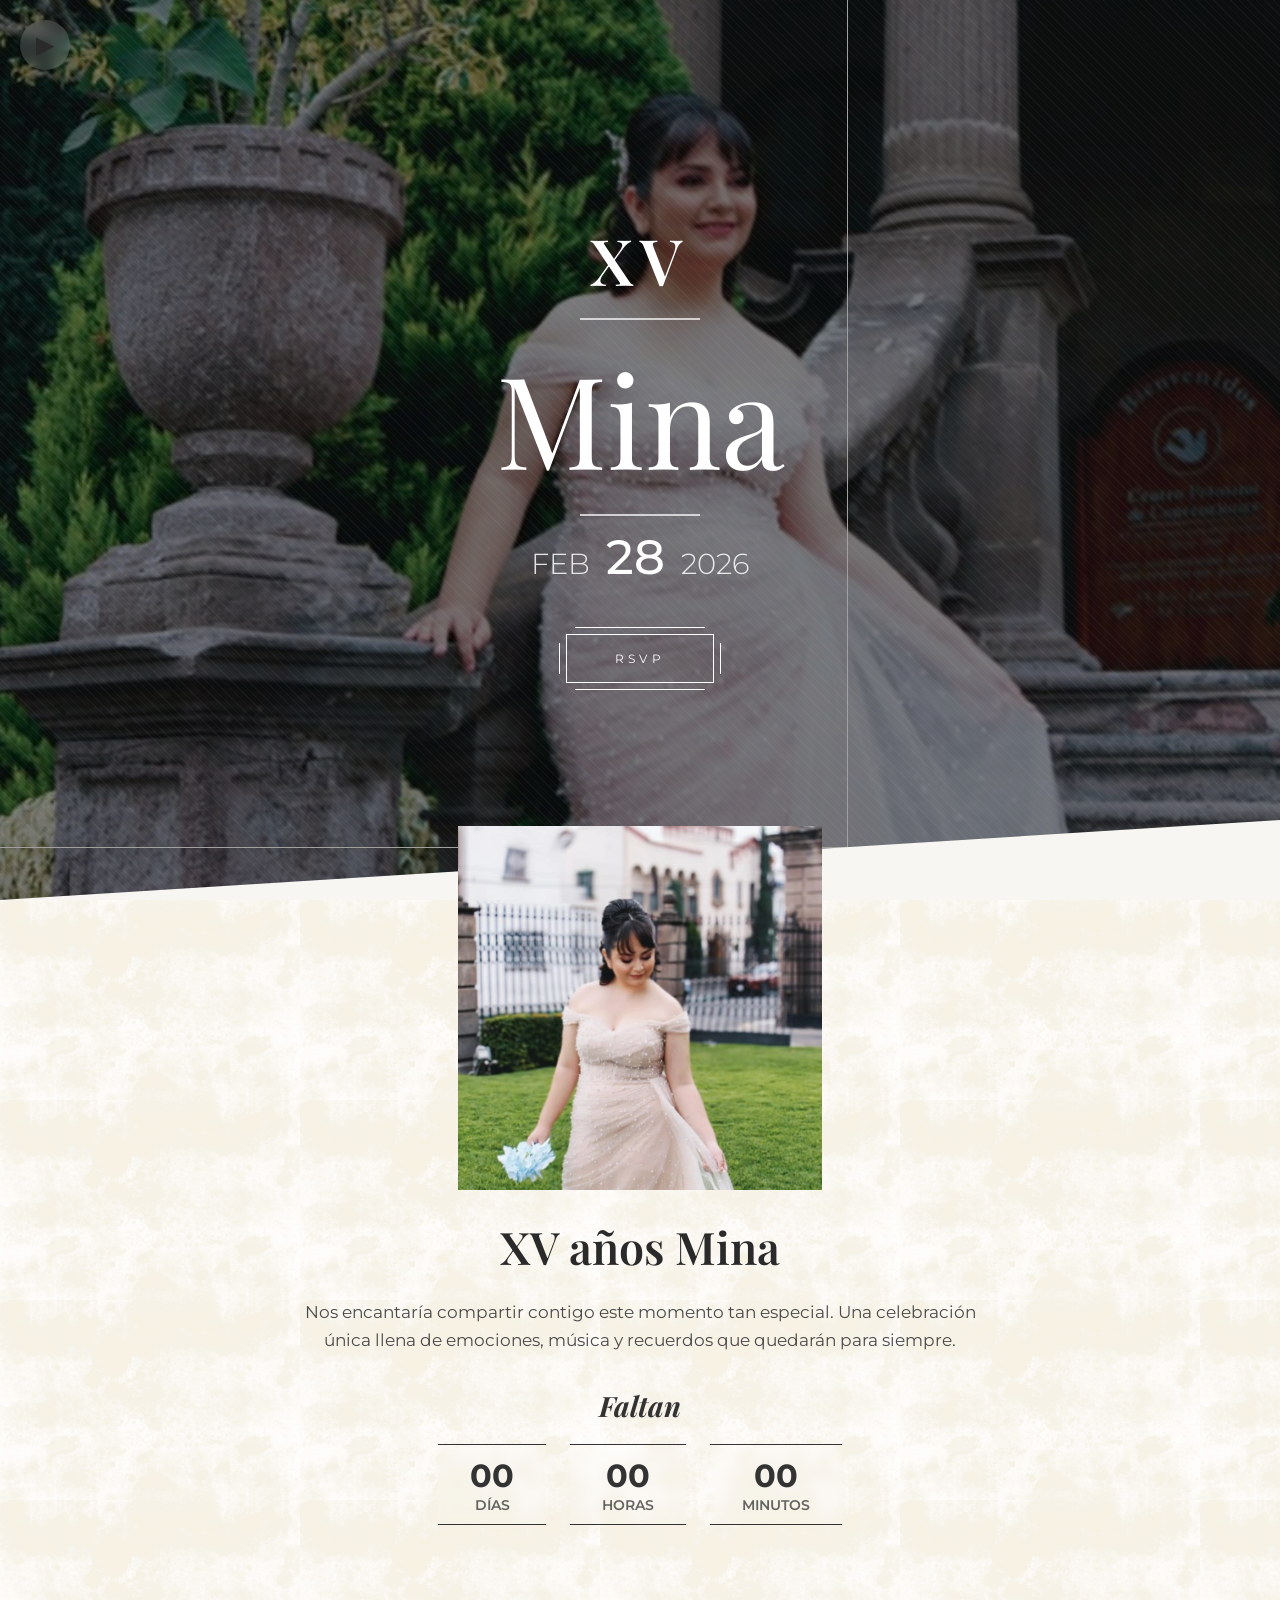
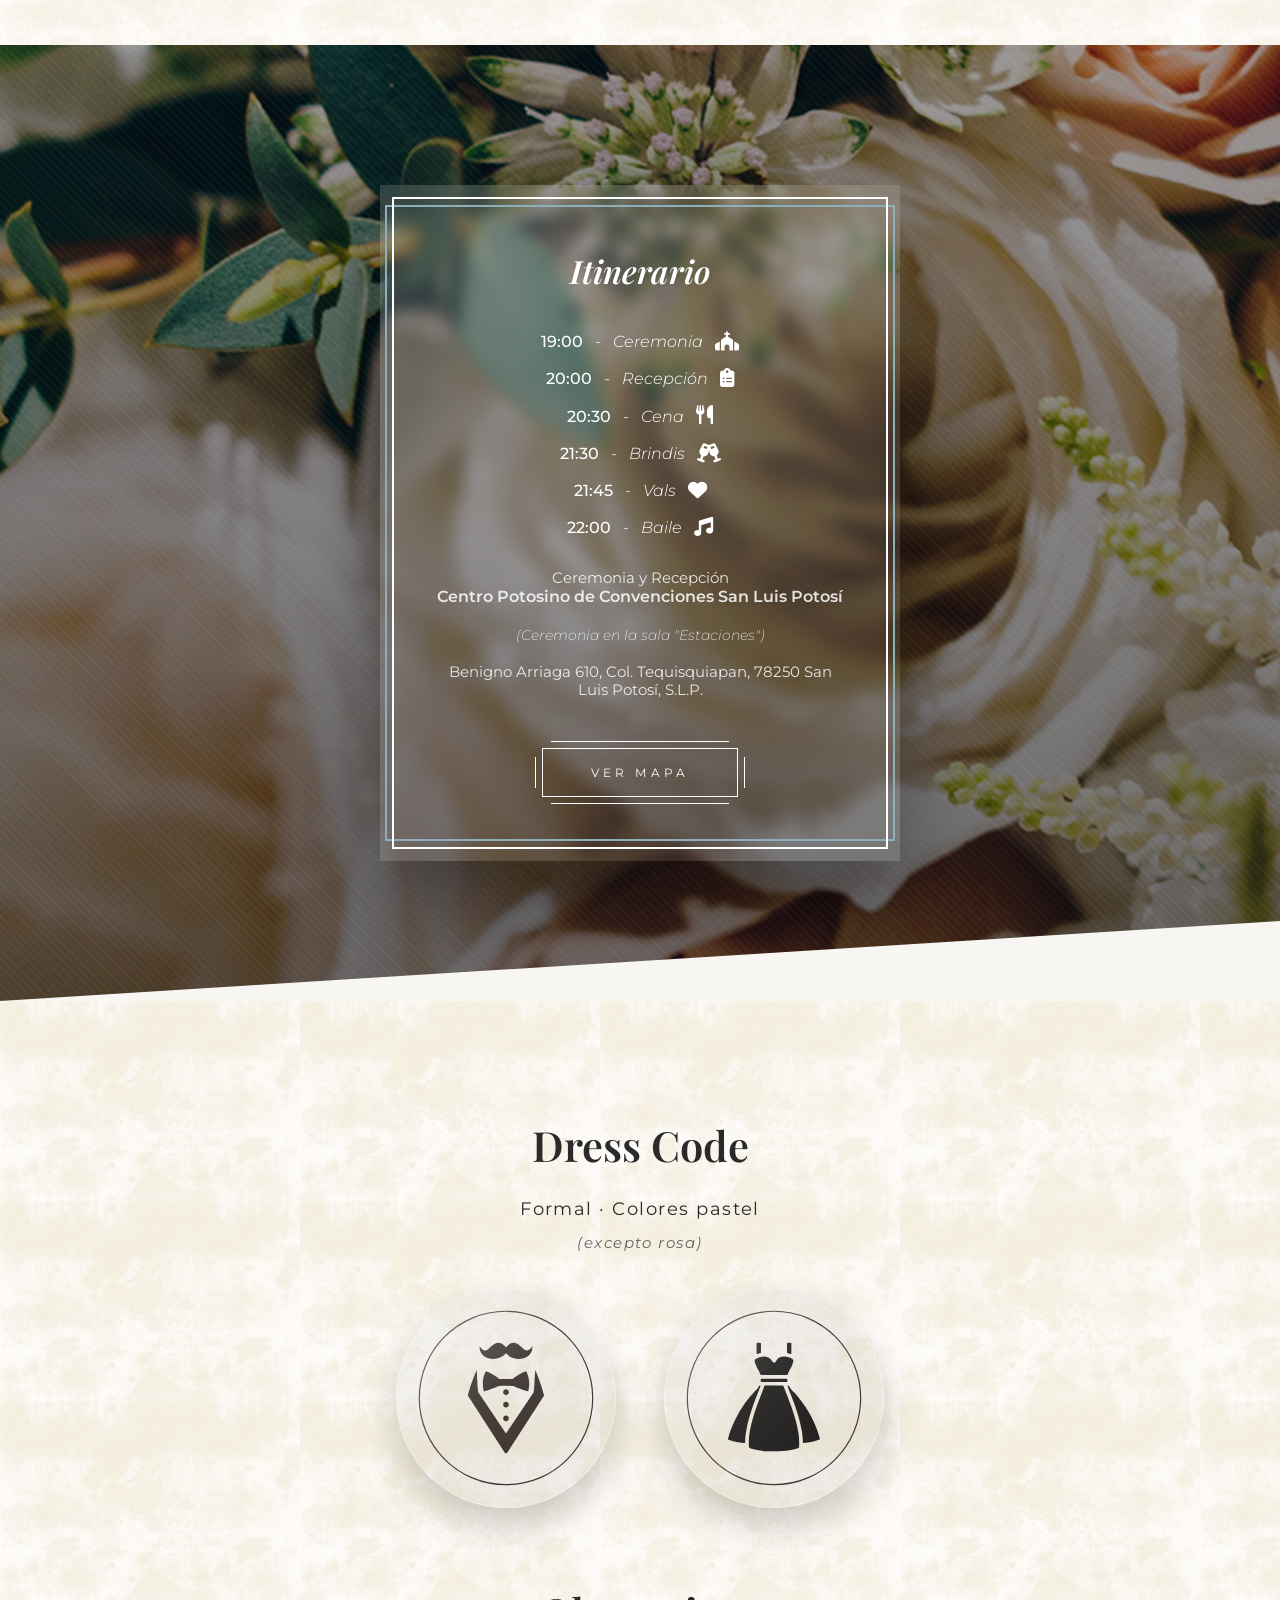
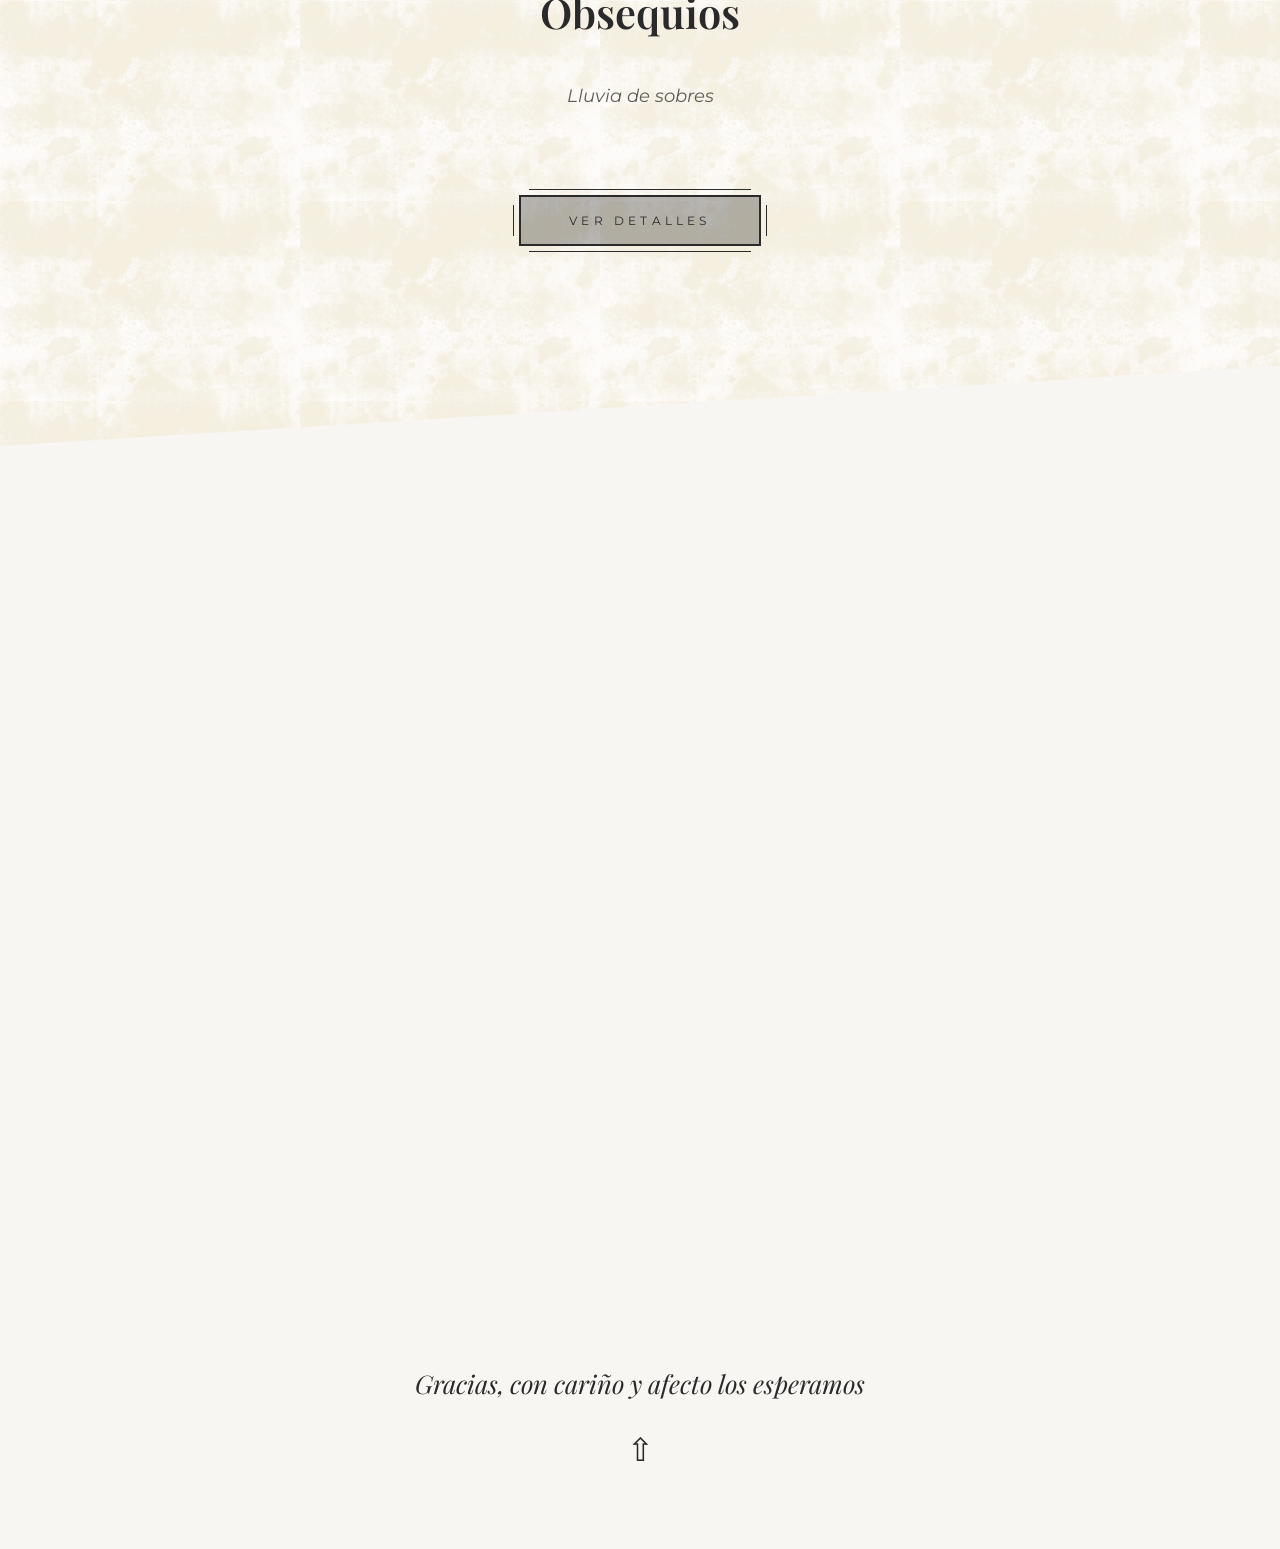
==== commit ebd6fab8: "Update index.html" ====
--- a/invitacion-xv/index.html
+++ b/invitacion-xv/index.html
@@ -268,34 +268,61 @@
 
       <form class="rsvp-form">
         <input type="text" placeholder="Nombre completo" required>
-        <select required>
+        <select name="asistencia" required>
           <option value="">¿Asistirás?</option>
-          <option>Sí asistiré</option>
-          <option>No podré asistir</option>
+          <option value="si">Sí asistiré</option>
+          <option value="no">No podré asistir</option>
         </select>
-        <input type="number" placeholder="Número de personas" min="1">
+        <input type="number"name="personas" placeholder="Número de personas" min="1">
         <button type="submit" class="btn-primary">Enviar</button>
-      </form>
+      </form> <br>
+      <!-- MENSAJE DE ÉXITO (AQUÍ VA) -->
+  <p class="rsvp-success">
+    Gracias por confirmar 💛<br>
+    Nos vemos muy pronto.
+  </p>
     </div>
   </div>
 
   <!--Form Envío-->
-<script>
-document.addEventListener("DOMContentLoaded", function() {
-  const form = document.querySelector('.rsvp-form');
-  form.addEventListener('submit', function(e) {
-    e.preventDefault(); 
+  <script>
+document.addEventListener("DOMContentLoaded", function () {
+
+  const form = document.querySelector(".rsvp-form");
+  const success = document.querySelector(".rsvp-success");
+  const toggleBtn = document.querySelector(".btn-form-toggle");
+
+  toggleBtn.addEventListener("click", () => {
+    form.classList.add("active");
+    toggleBtn.style.display = "none";
+  });
+
+  form.addEventListener("submit", function (e) {
+    e.preventDefault();
+
     const nombre = encodeURIComponent(form.nombre.value);
     const asistencia = encodeURIComponent(form.asistencia.value);
     const personas = encodeURIComponent(form.personas.value || "1");
+
     const whatsappNumber = "524444228933";
-    const mensaje = `Hola, confirmo mi asistencia a la quinceañera.\nNombre: ${nombre}\nAsistencia: ${asistencia}\nNúmero de personas: ${personas}`;
-    window.open(`https://wa.me/${whatsappNumber}?text=${mensaje}`, "_blank");
-    form.reset();
+    const mensaje =
+  `Hola, confirmo mi asistencia a la quinceañera.%0A%0A` +
+  `Nombre: ${nombre}%0A` +
+  `Asistencia: ${asistencia}%0A` +
+  `Personas: ${personas}`;
+
+
+    window.open(
+      `https://wa.me/${whatsappNumber}?text=${mensaje}`,
+      "_blank"
+    );
+
+    form.style.display = "none";
+    success.classList.add("active");
   });
+
 });
 </script>
-
 
   <div class="section-cut-diagonal cut-bottom">
     <svg viewBox="0 0 100 100" preserveAspectRatio="none">
@@ -329,3 +356,4 @@
 
 
 
+
--- a/invitacion-xv/css/layout.css
+++ b/invitacion-xv/css/layout.css
@@ -13,7 +13,7 @@
 .hero-bg {
   position: absolute;
   inset: 0;
-  background-image: url('../assets/images/hero/hero.webp');
+  background-image: url('../assets/images/hero/hero-img3.webp');
   background-size: cover;
   background-position: center;
   z-index: 1;
@@ -155,3 +155,4 @@
   scroll-margin-top: 1px;
   transition: background-color 0.8s ease;
 }
+
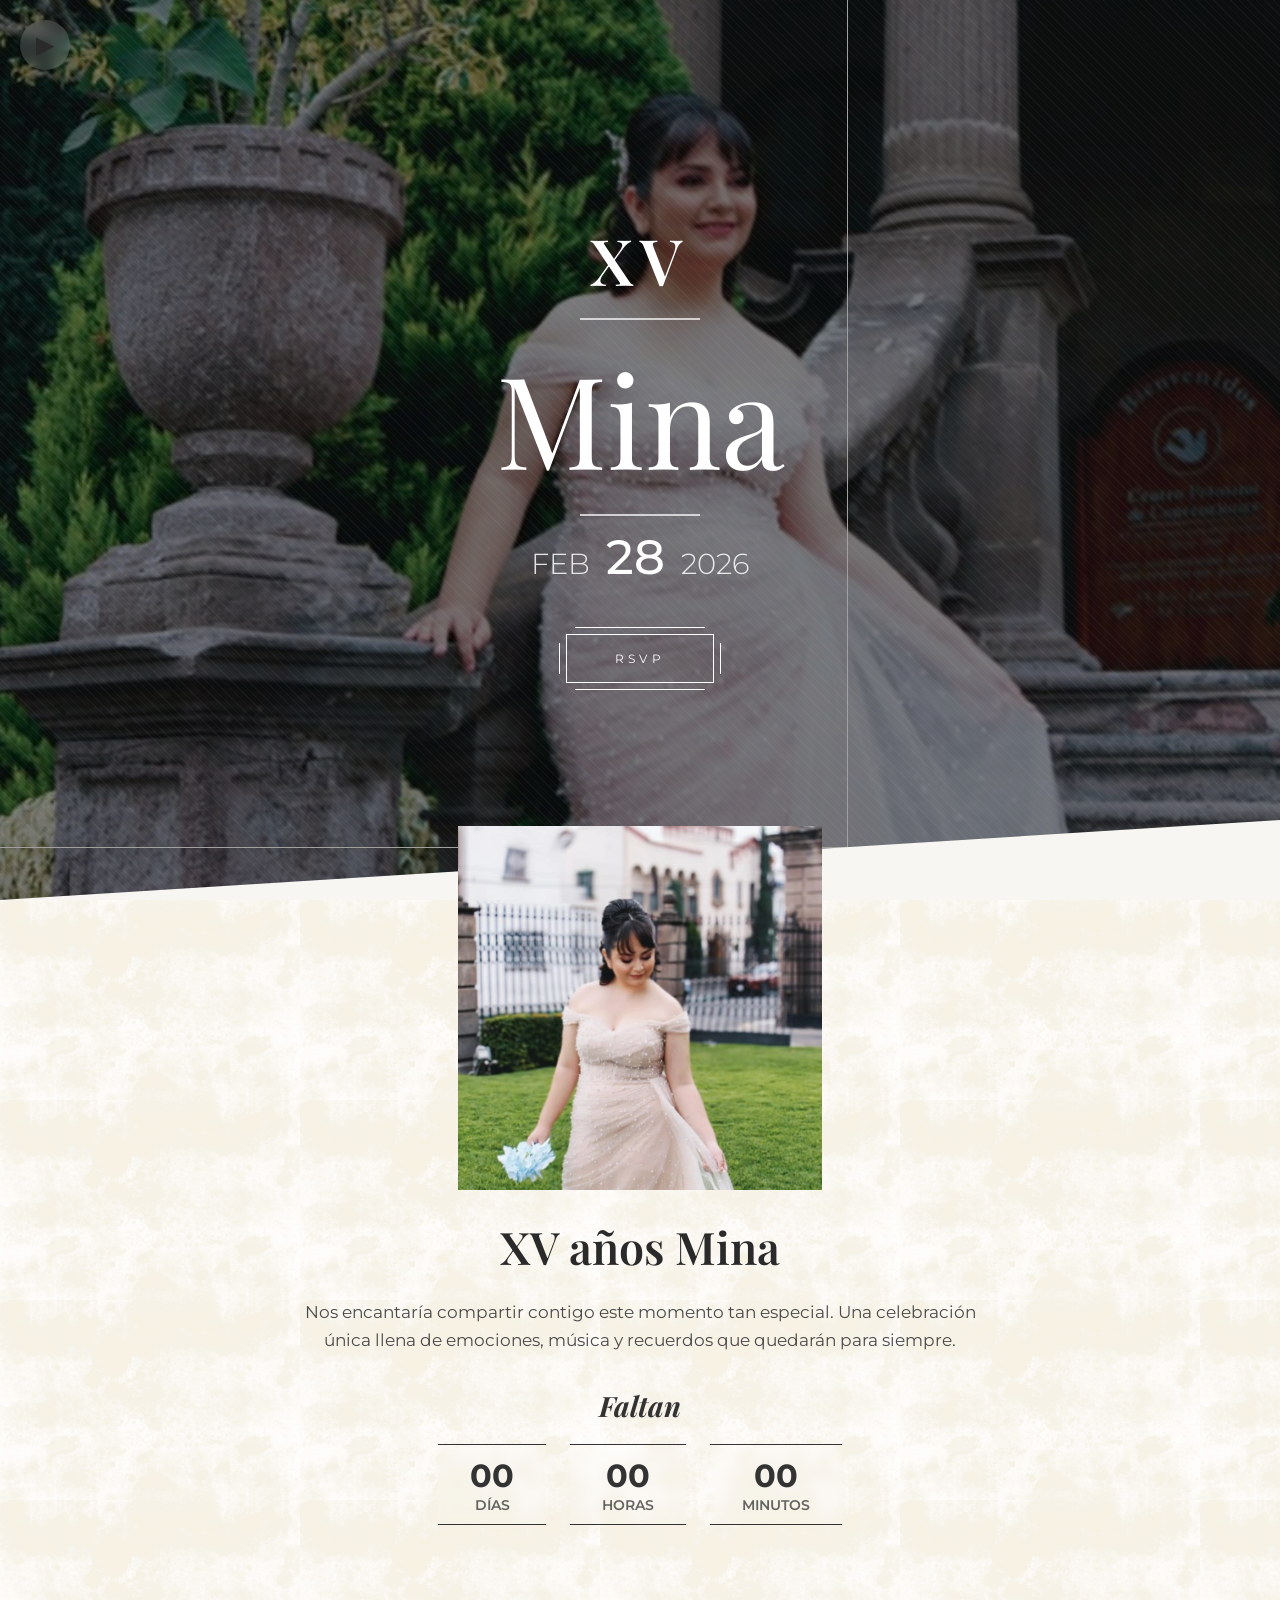
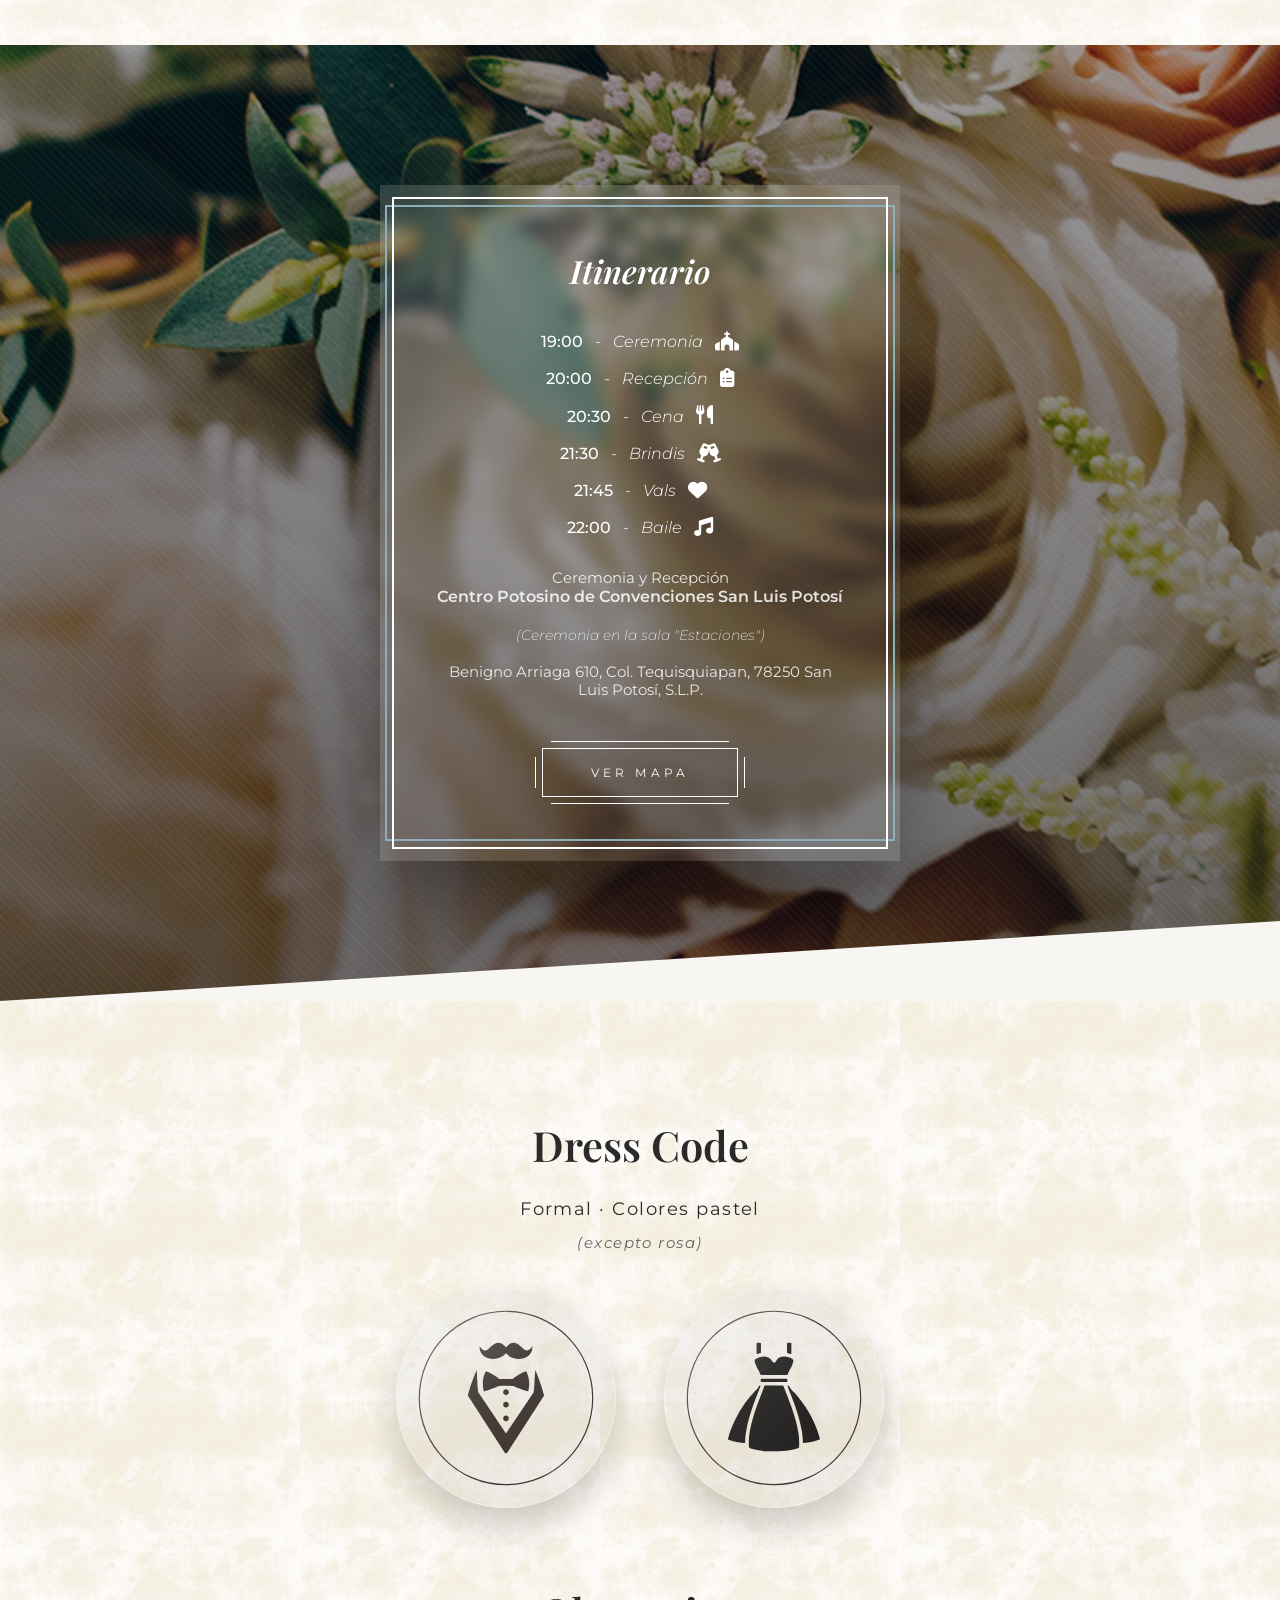
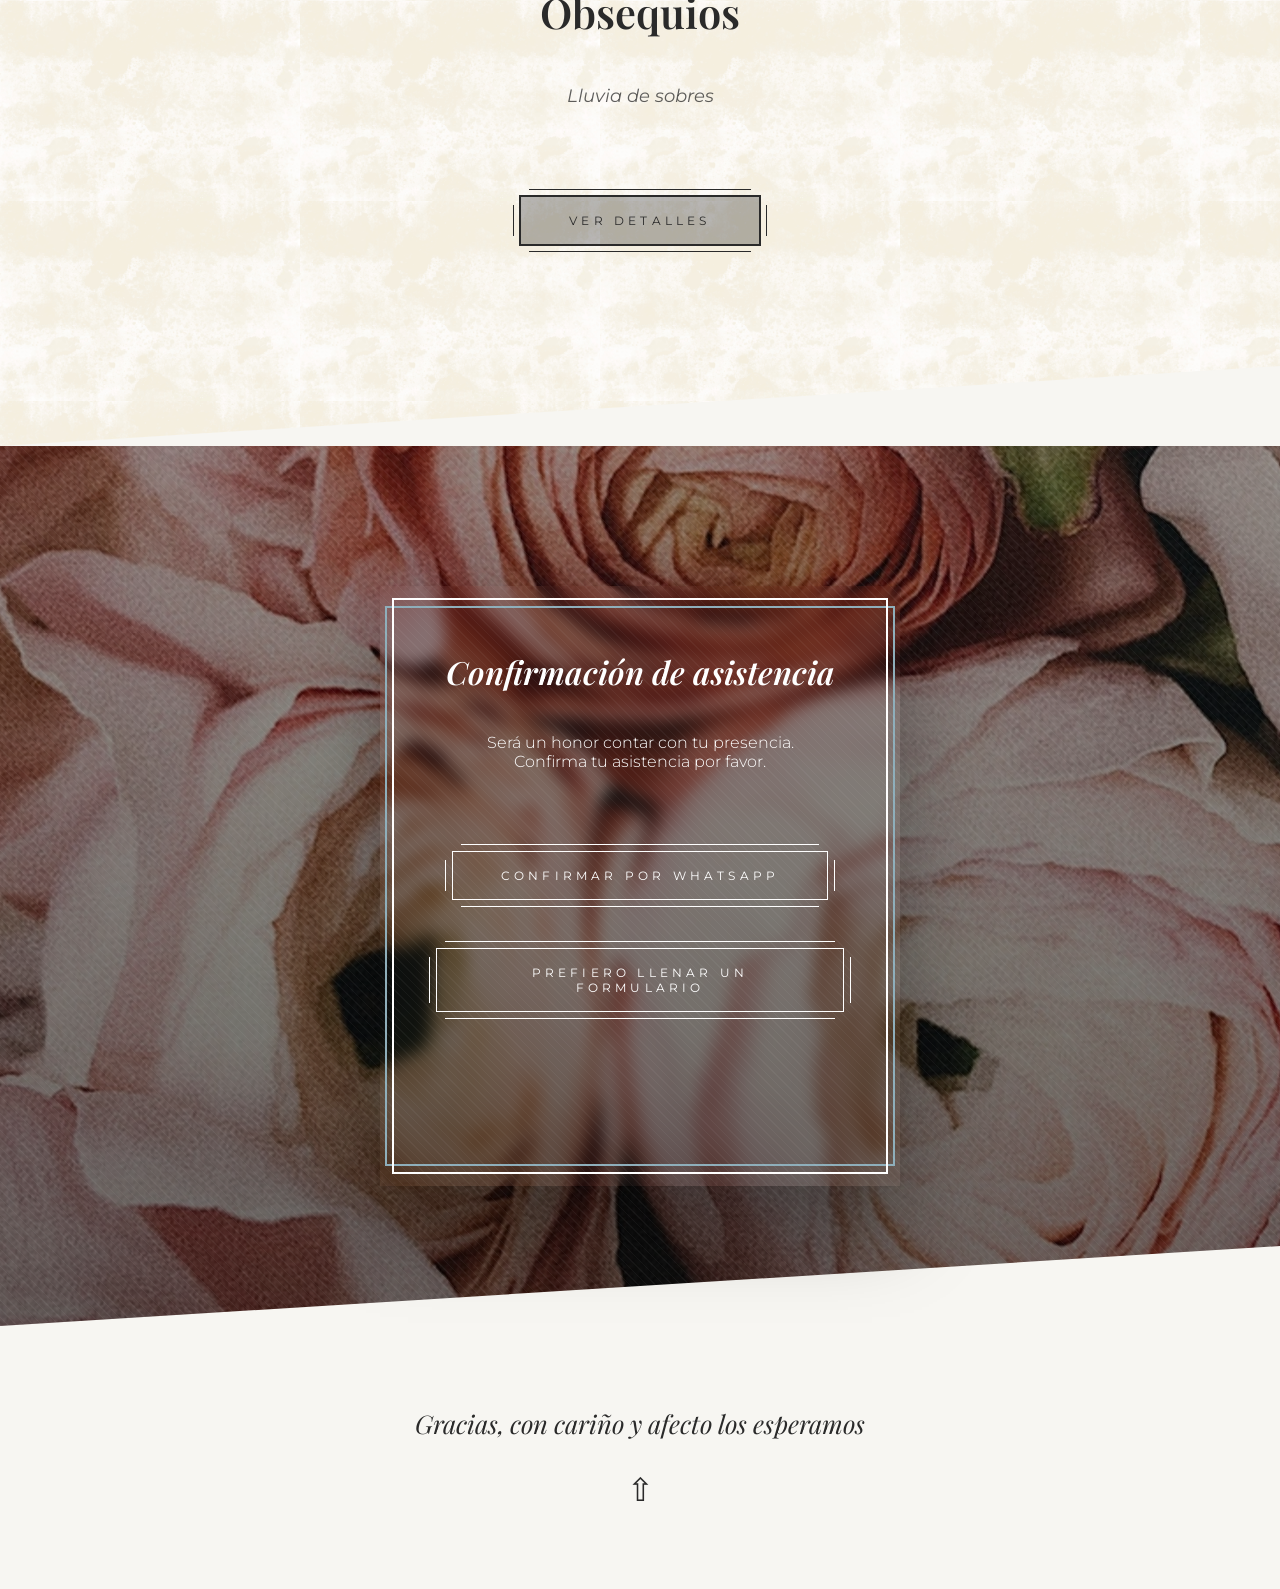
==== commit 2a4928d3: "Update index.html" ====
--- a/invitacion-xv/index.html
+++ b/invitacion-xv/index.html
@@ -267,7 +267,7 @@
 </button>
 
       <form class="rsvp-form">
-        <input type="text" placeholder="Nombre completo" required>
+        <input type="text" name="nombre" placeholder="Nombre completo" required>
         <select name="asistencia" required>
           <option value="">¿Asistirás?</option>
           <option value="si">Sí asistiré</option>
@@ -292,10 +292,12 @@
   const success = document.querySelector(".rsvp-success");
   const toggleBtn = document.querySelector(".btn-form-toggle");
 
-  toggleBtn.addEventListener("click", () => {
-    form.classList.add("active");
-    toggleBtn.style.display = "none";
-  });
+  if (toggleBtn) {
+    toggleBtn.addEventListener("click", () => {
+      form.classList.add("active");
+      toggleBtn.style.display = "none";
+    });
+  }
 
   form.addEventListener("submit", function (e) {
     e.preventDefault();
@@ -305,12 +307,12 @@
     const personas = encodeURIComponent(form.personas.value || "1");
 
     const whatsappNumber = "524444228933";
+
     const mensaje =
-  `Hola, confirmo mi asistencia a la quinceañera.%0A%0A` +
-  `Nombre: ${nombre}%0A` +
-  `Asistencia: ${asistencia}%0A` +
-  `Personas: ${personas}`;
-
+      `Hola, confirmo mi asistencia a la quinceañera.%0A%0A` +
+      `Nombre: ${nombre}%0A` +
+      `Asistencia: ${asistencia}%0A` +
+      `Personas: ${personas}`;
 
     window.open(
       `https://wa.me/${whatsappNumber}?text=${mensaje}`,
@@ -357,3 +359,4 @@
 
 
 
+
--- a/invitacion-xv/css/sections.css
+++ b/invitacion-xv/css/sections.css
@@ -994,8 +994,27 @@
   background: rgba(255, 255, 255, 0.3);
 }
 
-
-
-
-
-
+/*==== Mensaje Gracias ====*/
+.section-rsvp .rsvp-success {
+  margin-top: 32px;
+  text-align: center;
+  font-family: 'Playfair Display', serif;
+  font-style: italic;
+  font-size: 1.1rem;
+  color: #fff;
+  opacity: 0;
+  transform: translateY(10px);
+  transition: opacity .4s ease, transform .4s ease;
+}
+
+.section-rsvp .rsvp-success.active {
+  display: block;
+  opacity: 1;
+  transform: translateY(0);
+}
+
+
+
+
+
+
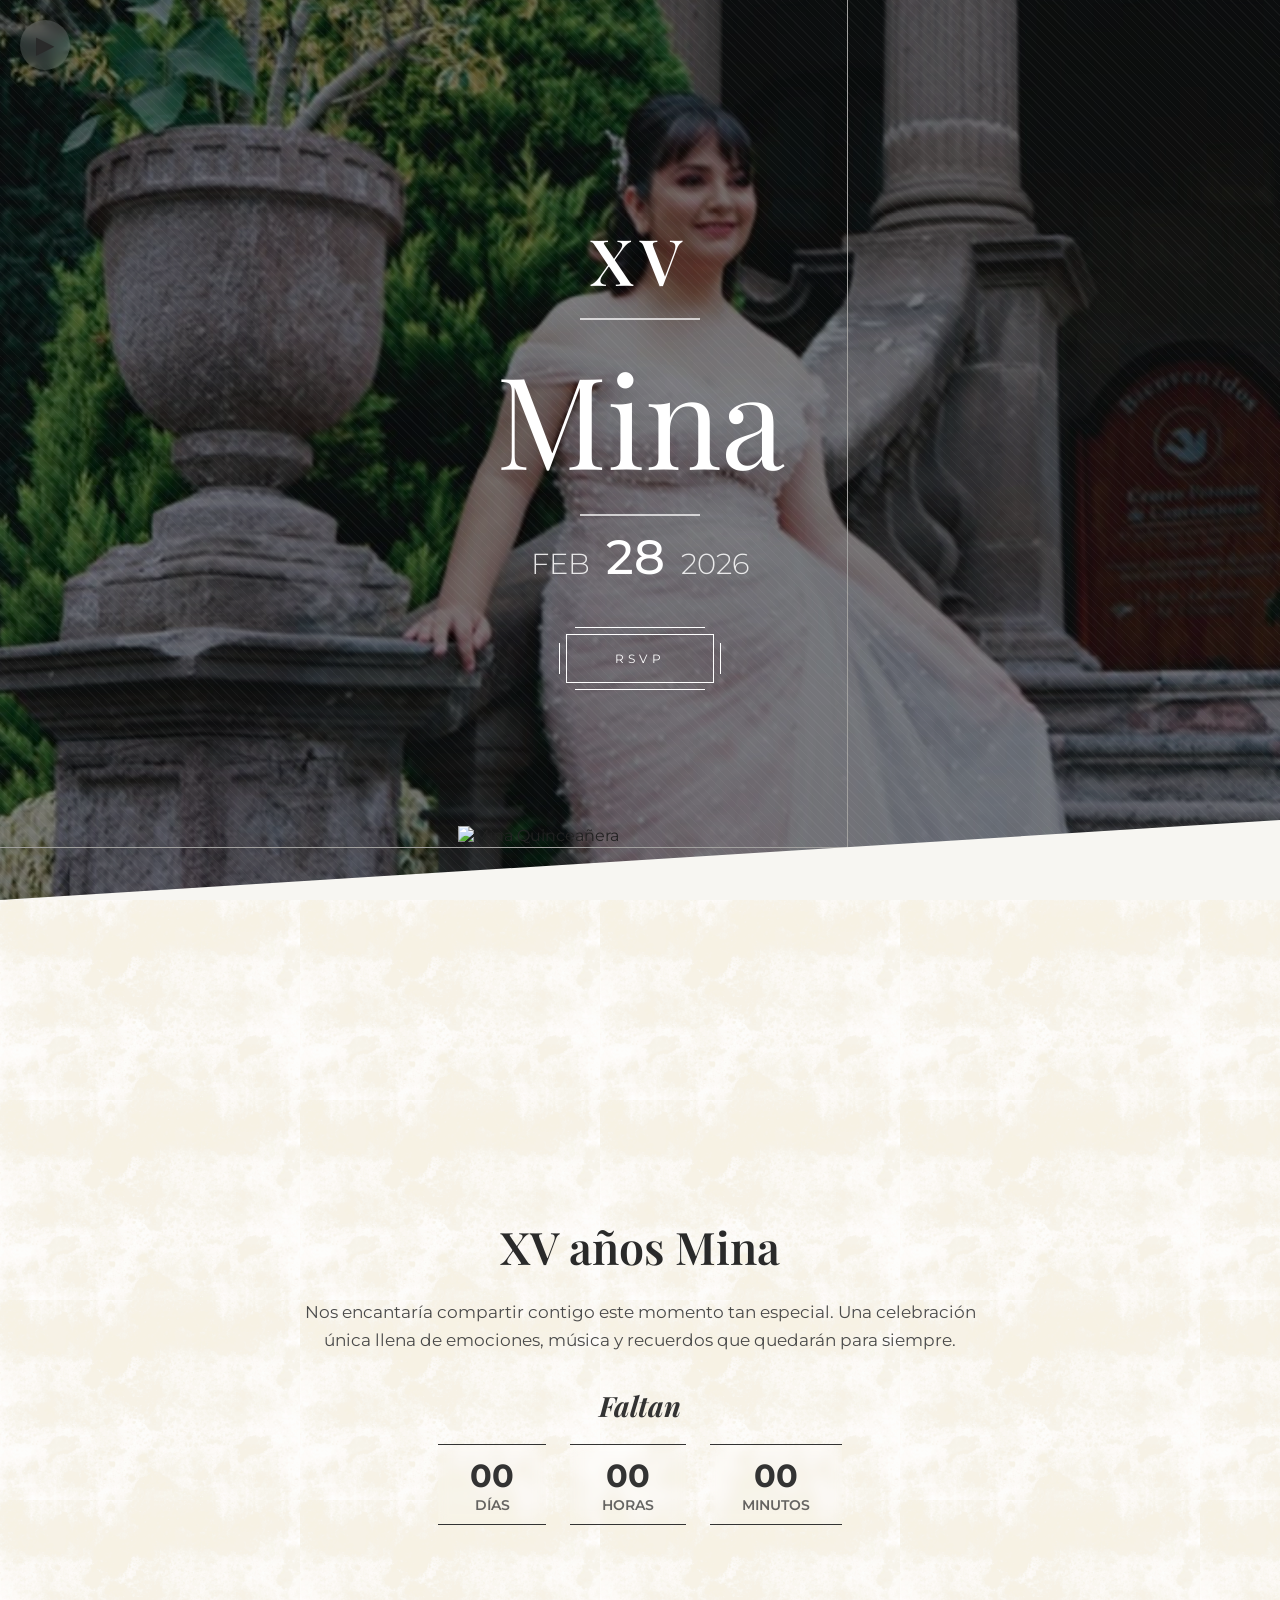
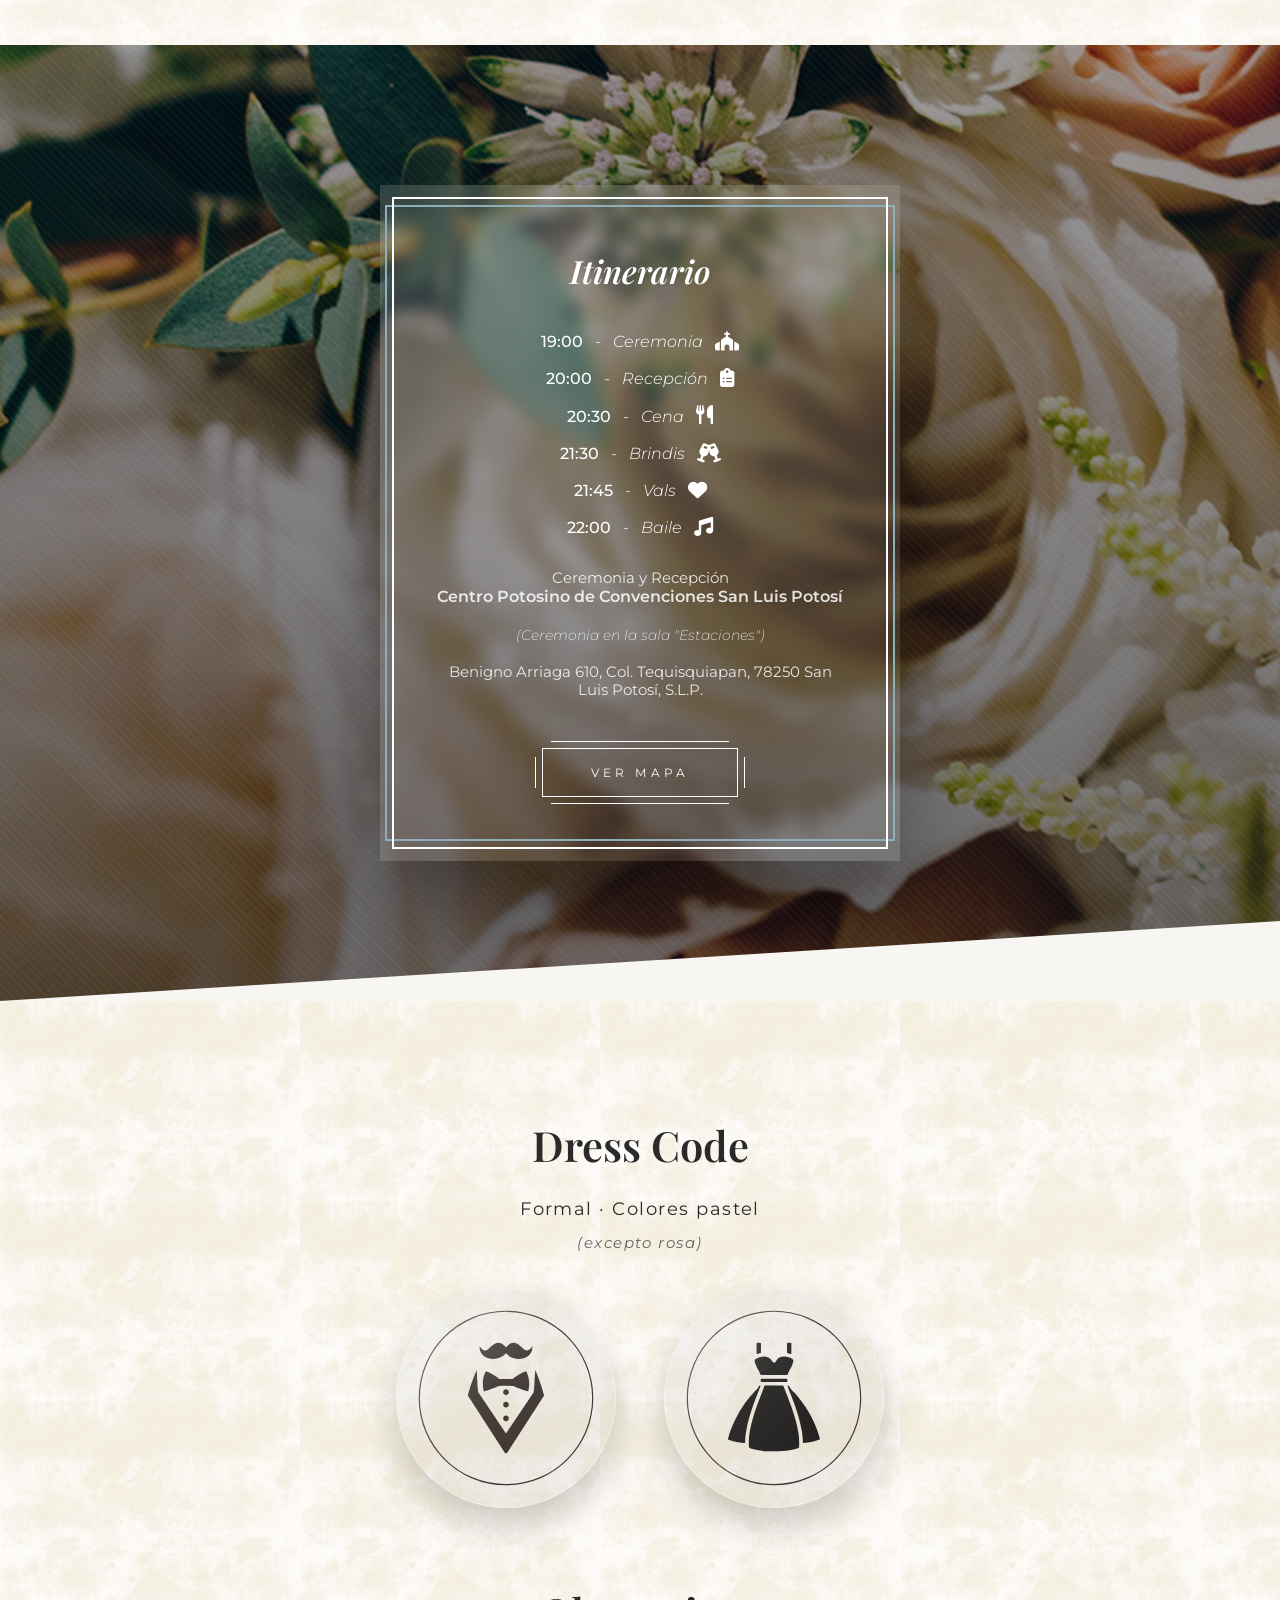
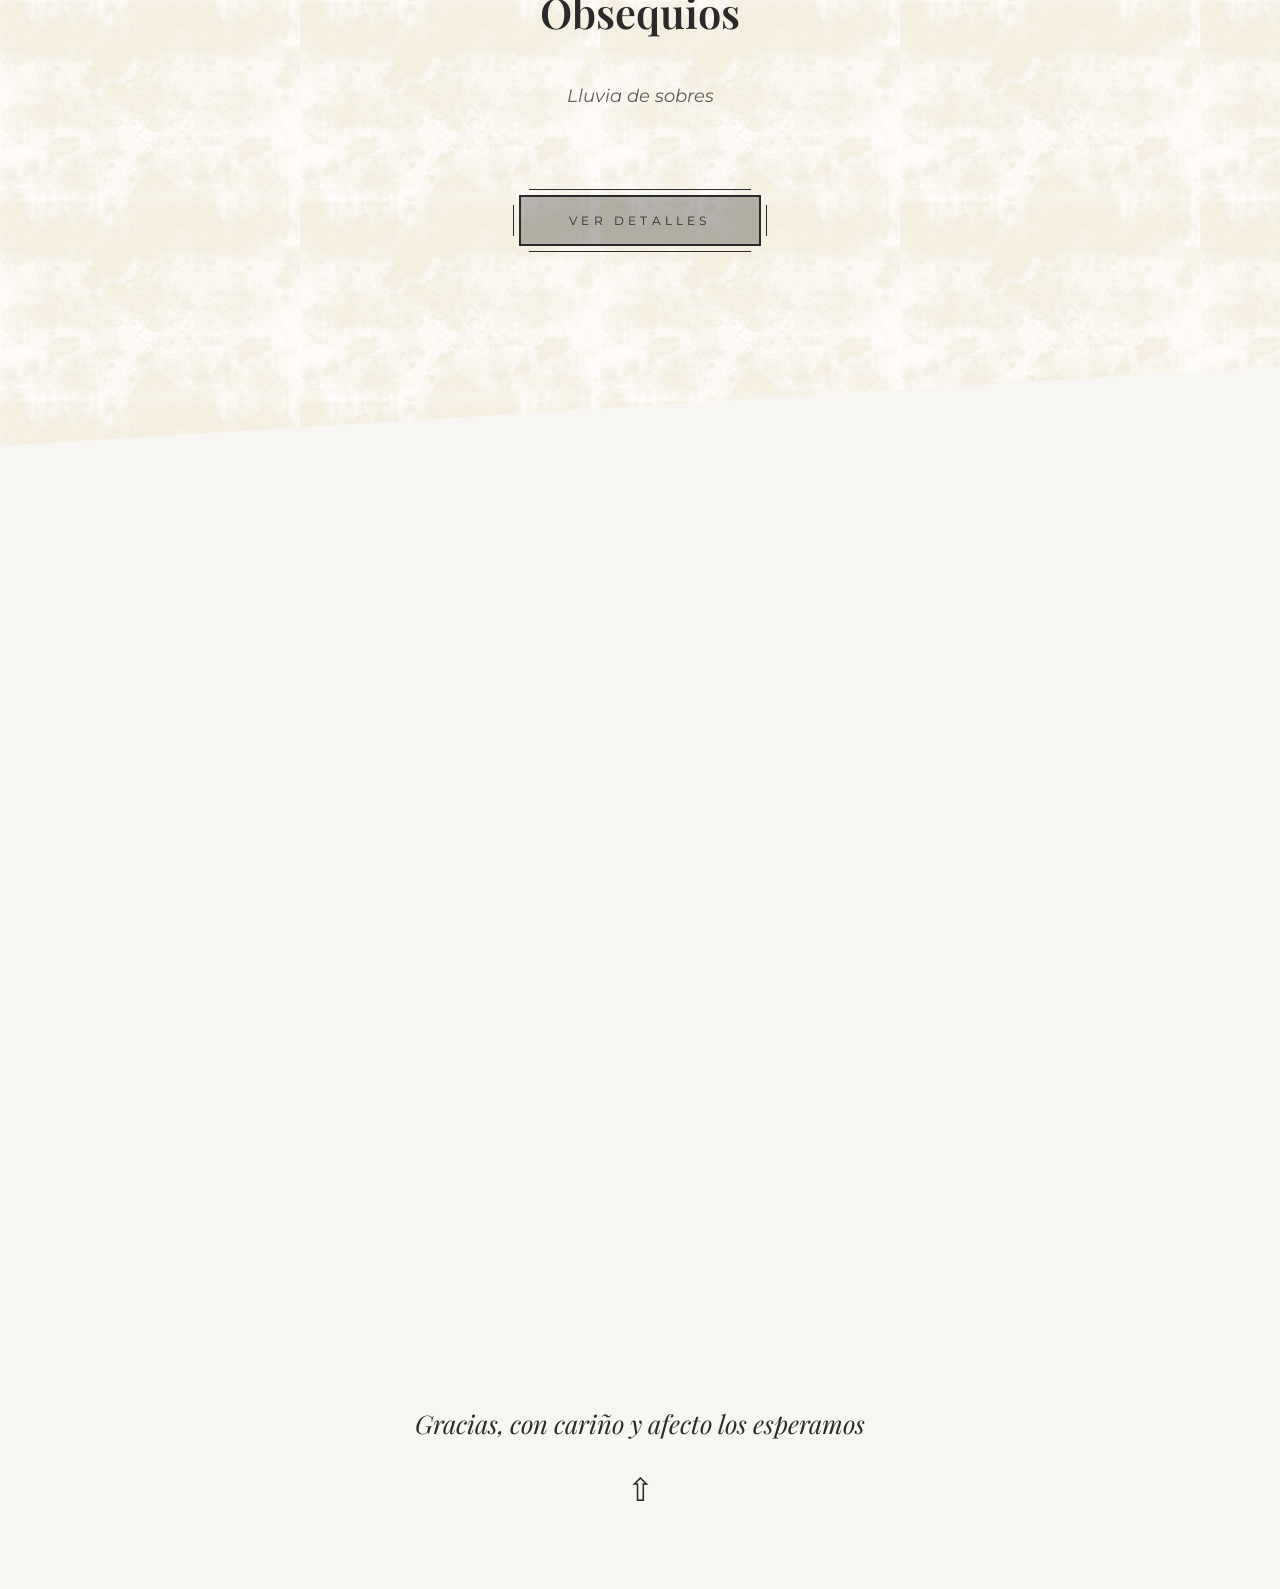
==== commit 51f2ef0d: "Update index.html" ====
--- a/invitacion-xv/index.html
+++ b/invitacion-xv/index.html
@@ -68,7 +68,7 @@
   <section class="section section-intro" id="intro">
     <div class="intro-portrait">
       <div class="portrait-image">
-        <img src="assets/images/section-1/portrait-2.webp" alt="Mina Quinceañera">
+        <img src="assets/images/section-1/portrait-bn.webp" alt="Mina Quinceañera">
         <div class="portrait-hover-frame"></div>
       </div>
     </div>
@@ -360,3 +360,4 @@
 
 
 
+
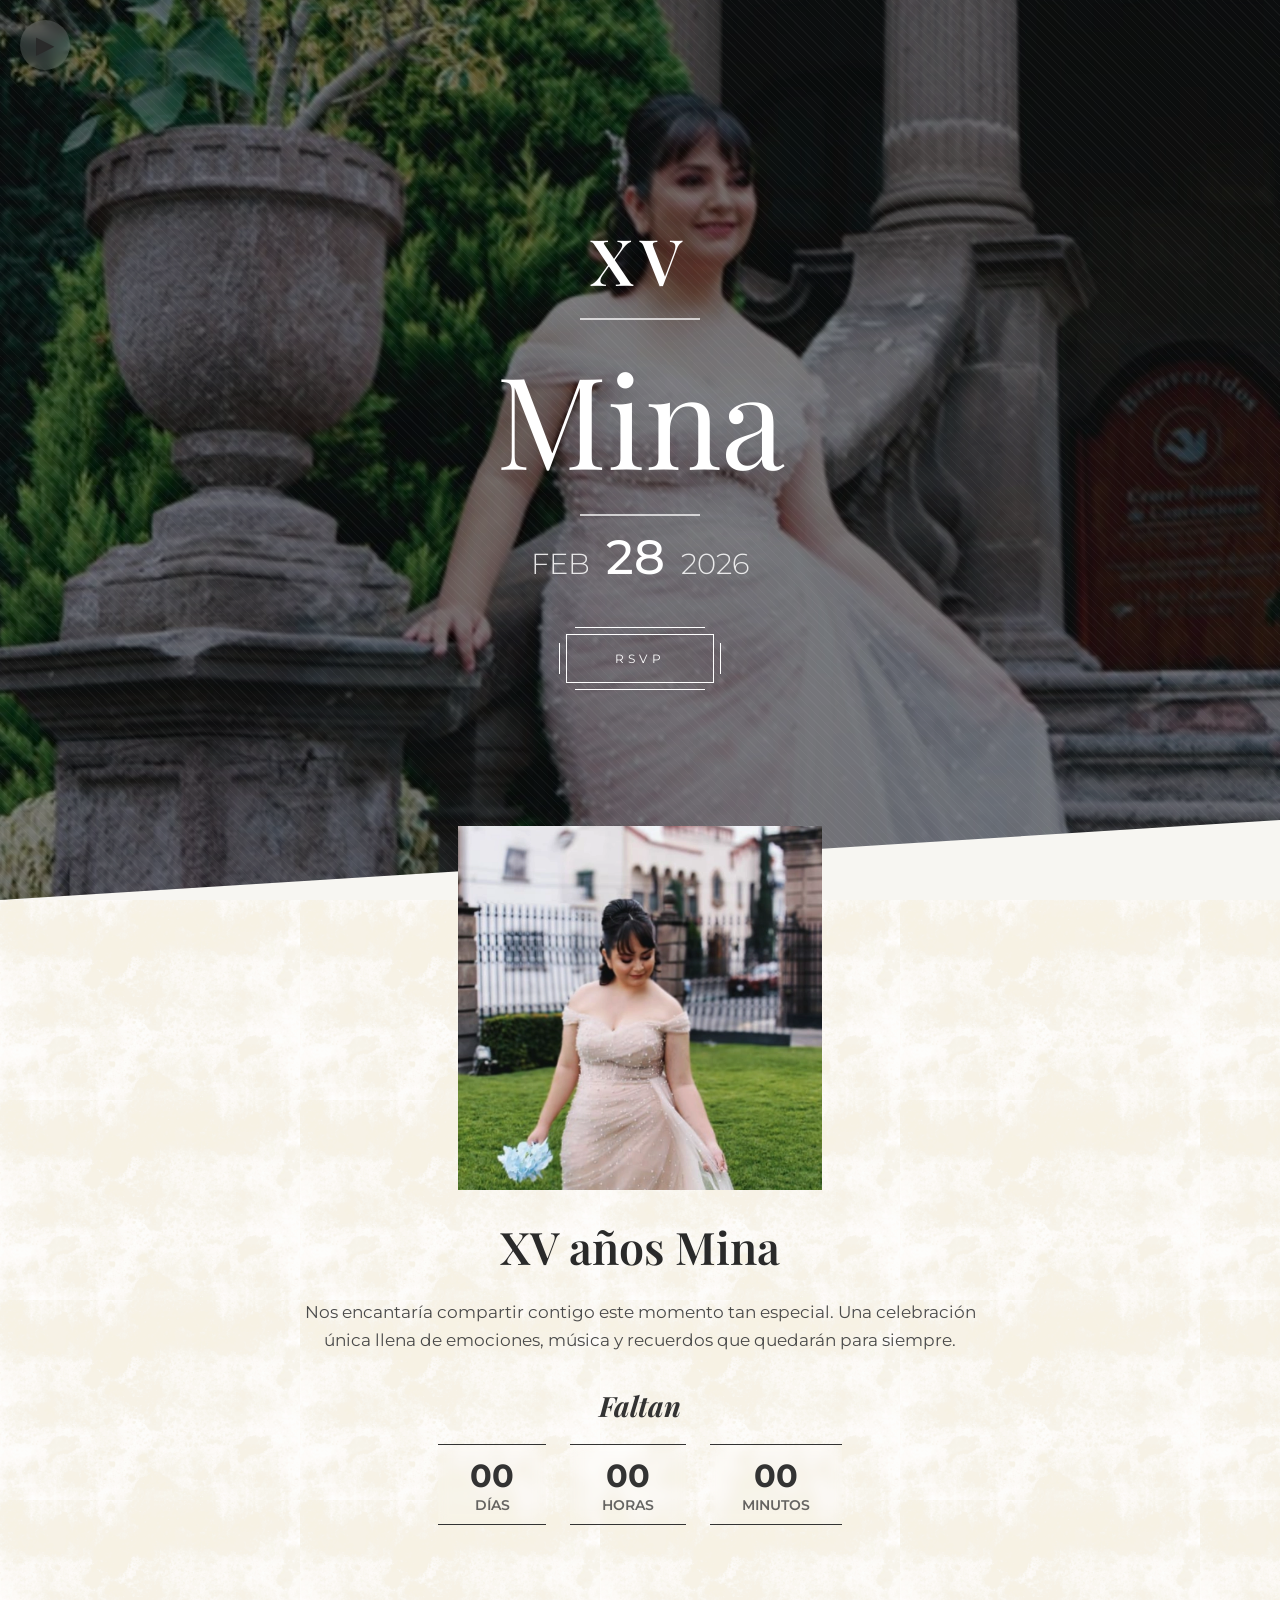
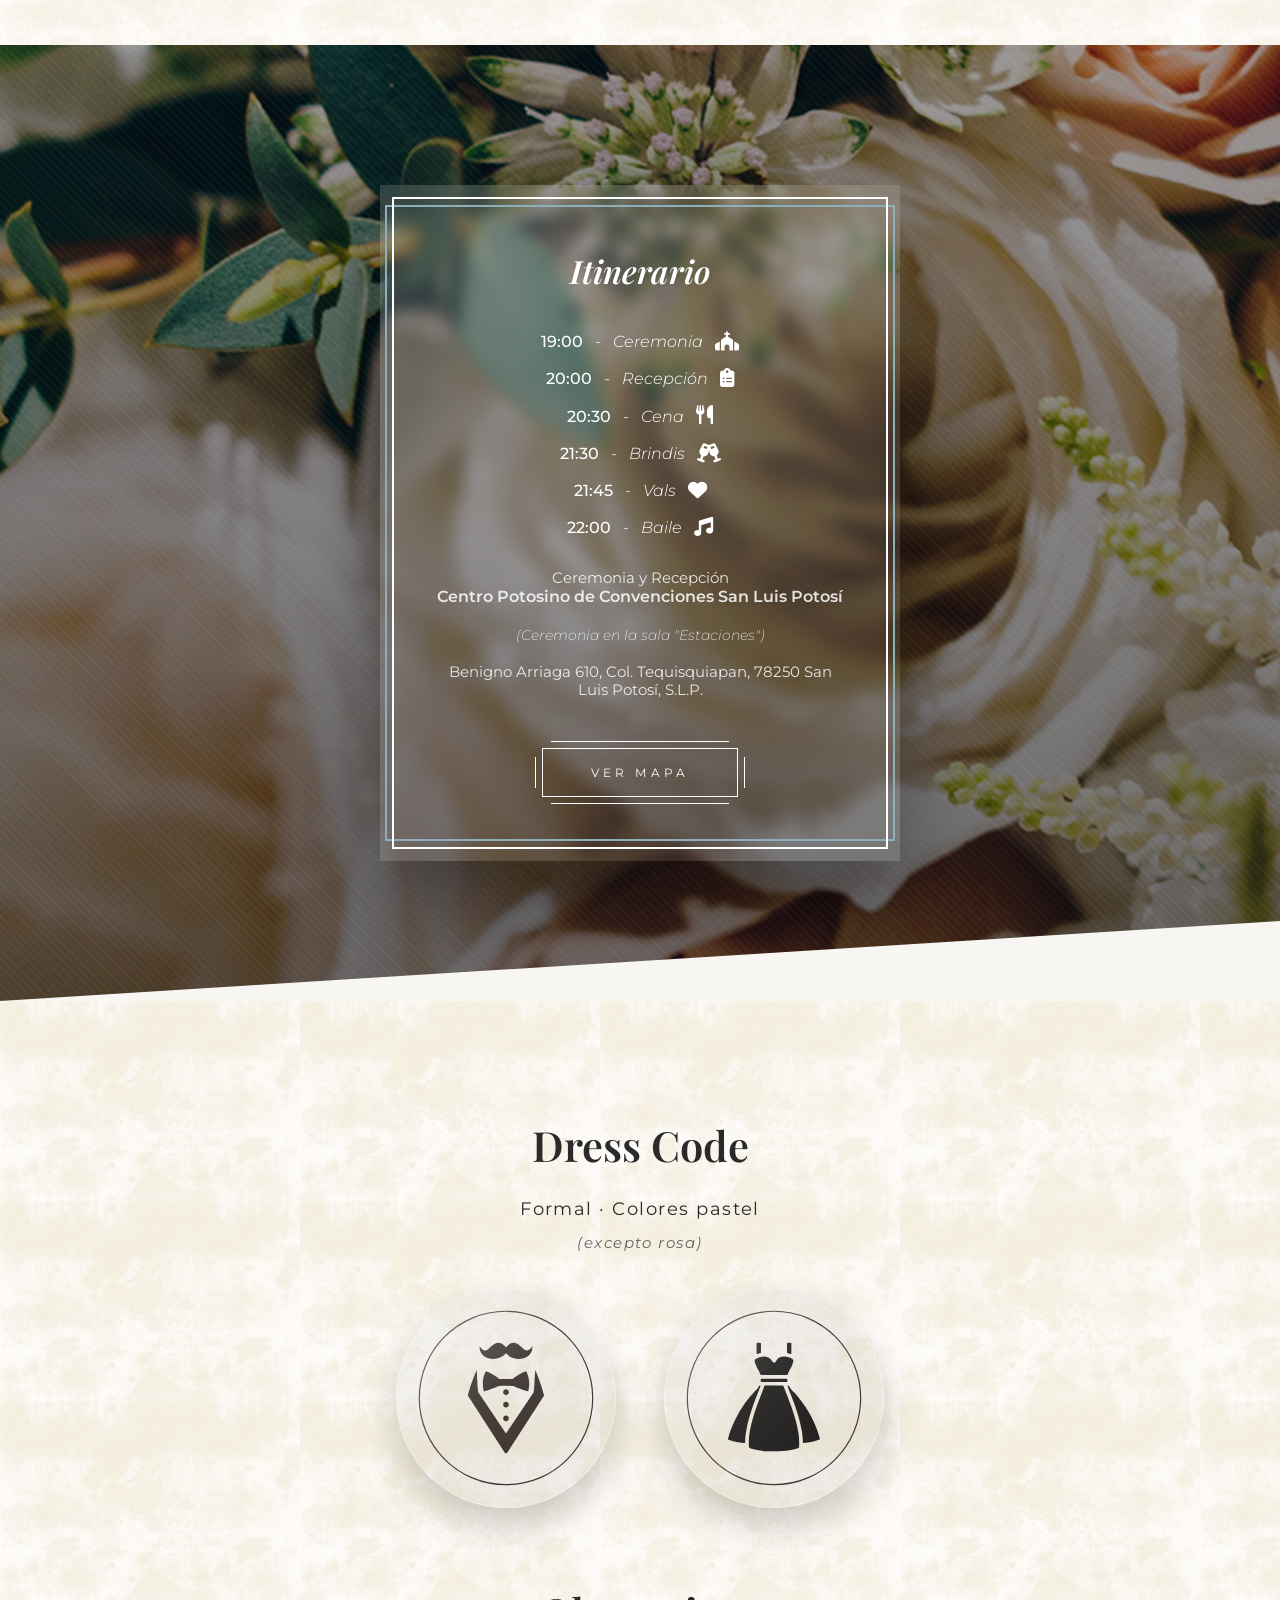
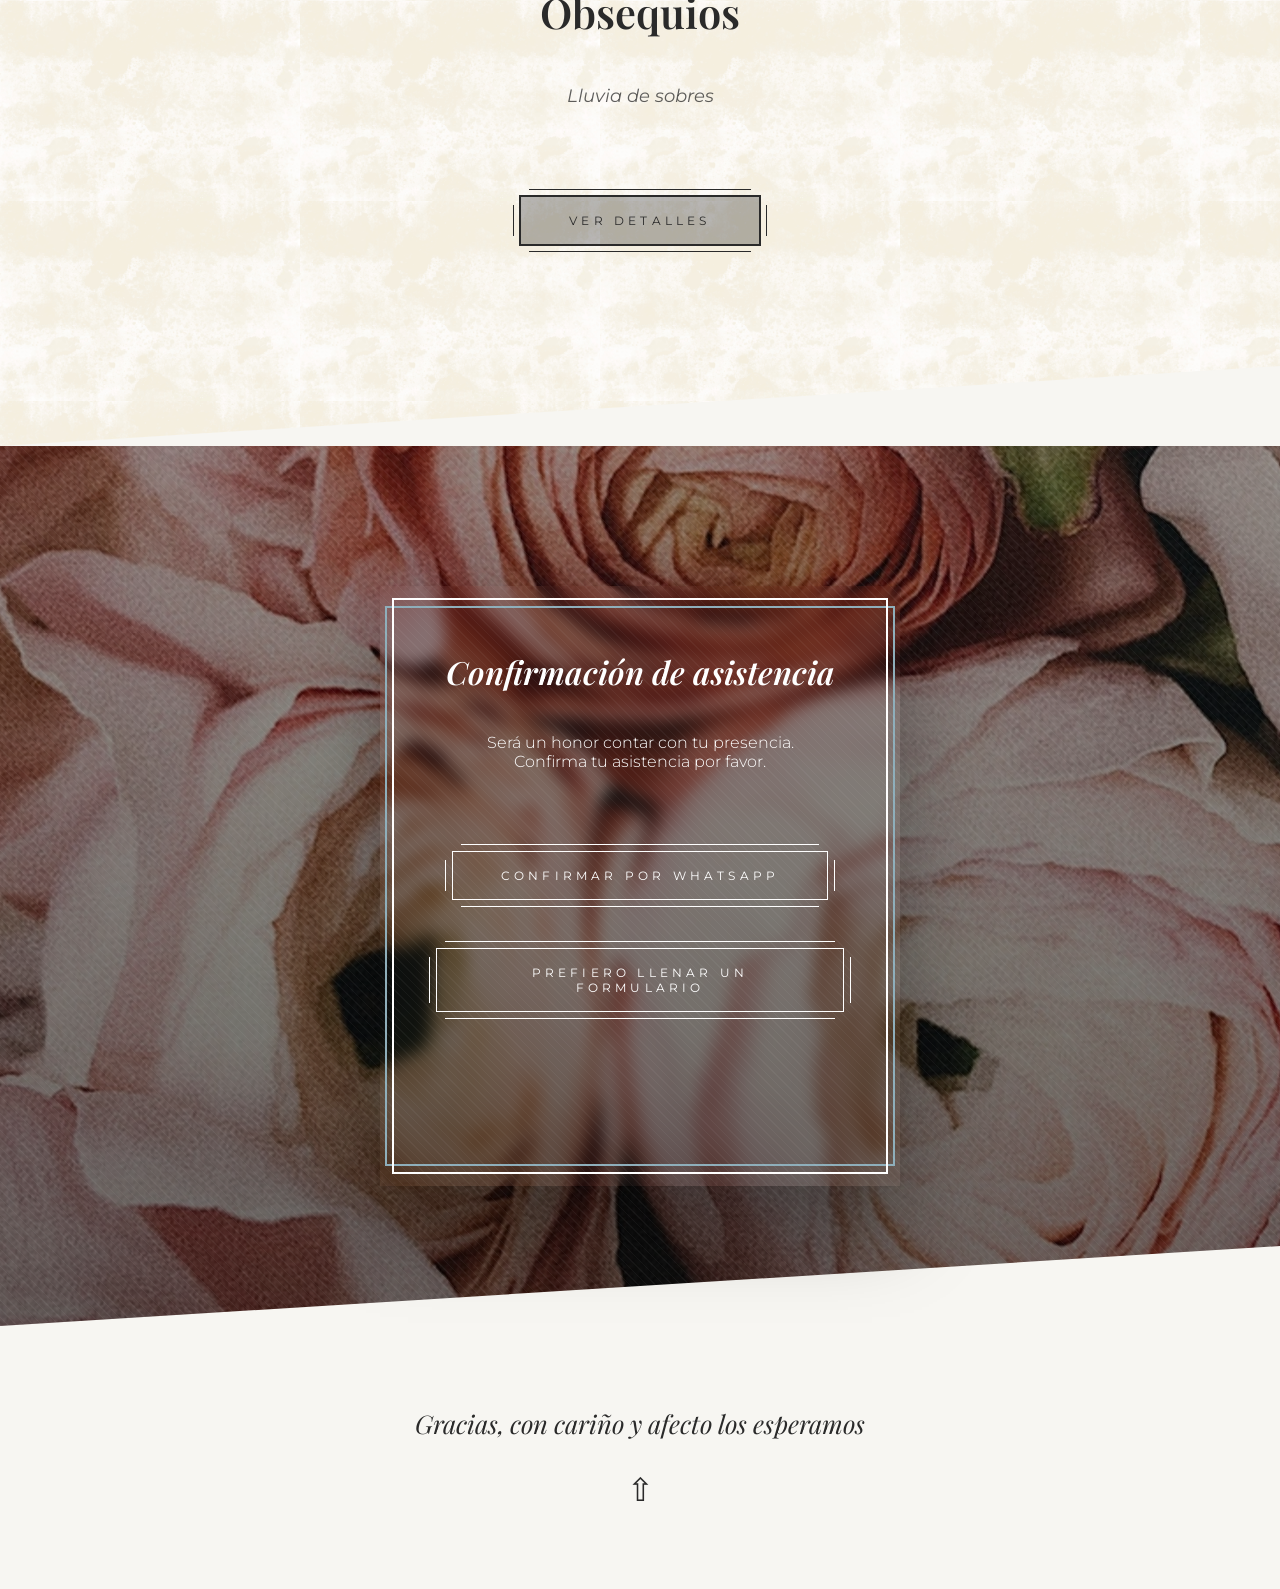
==== commit fb8c3fd1: "Update index.html" ====
--- a/invitacion-xv/index.html
+++ b/invitacion-xv/index.html
@@ -309,7 +309,7 @@
     const whatsappNumber = "524444228933";
 
     const mensaje =
-      `Hola, confirmo mi asistencia a la quinceañera.%0A%0A` +
+      `Hola, confirmo mi asistencia.%0A%0A` +
       `Nombre: ${nombre}%0A` +
       `Asistencia: ${asistencia}%0A` +
       `Personas: ${personas}`;
@@ -361,3 +361,4 @@
 
 
 
+
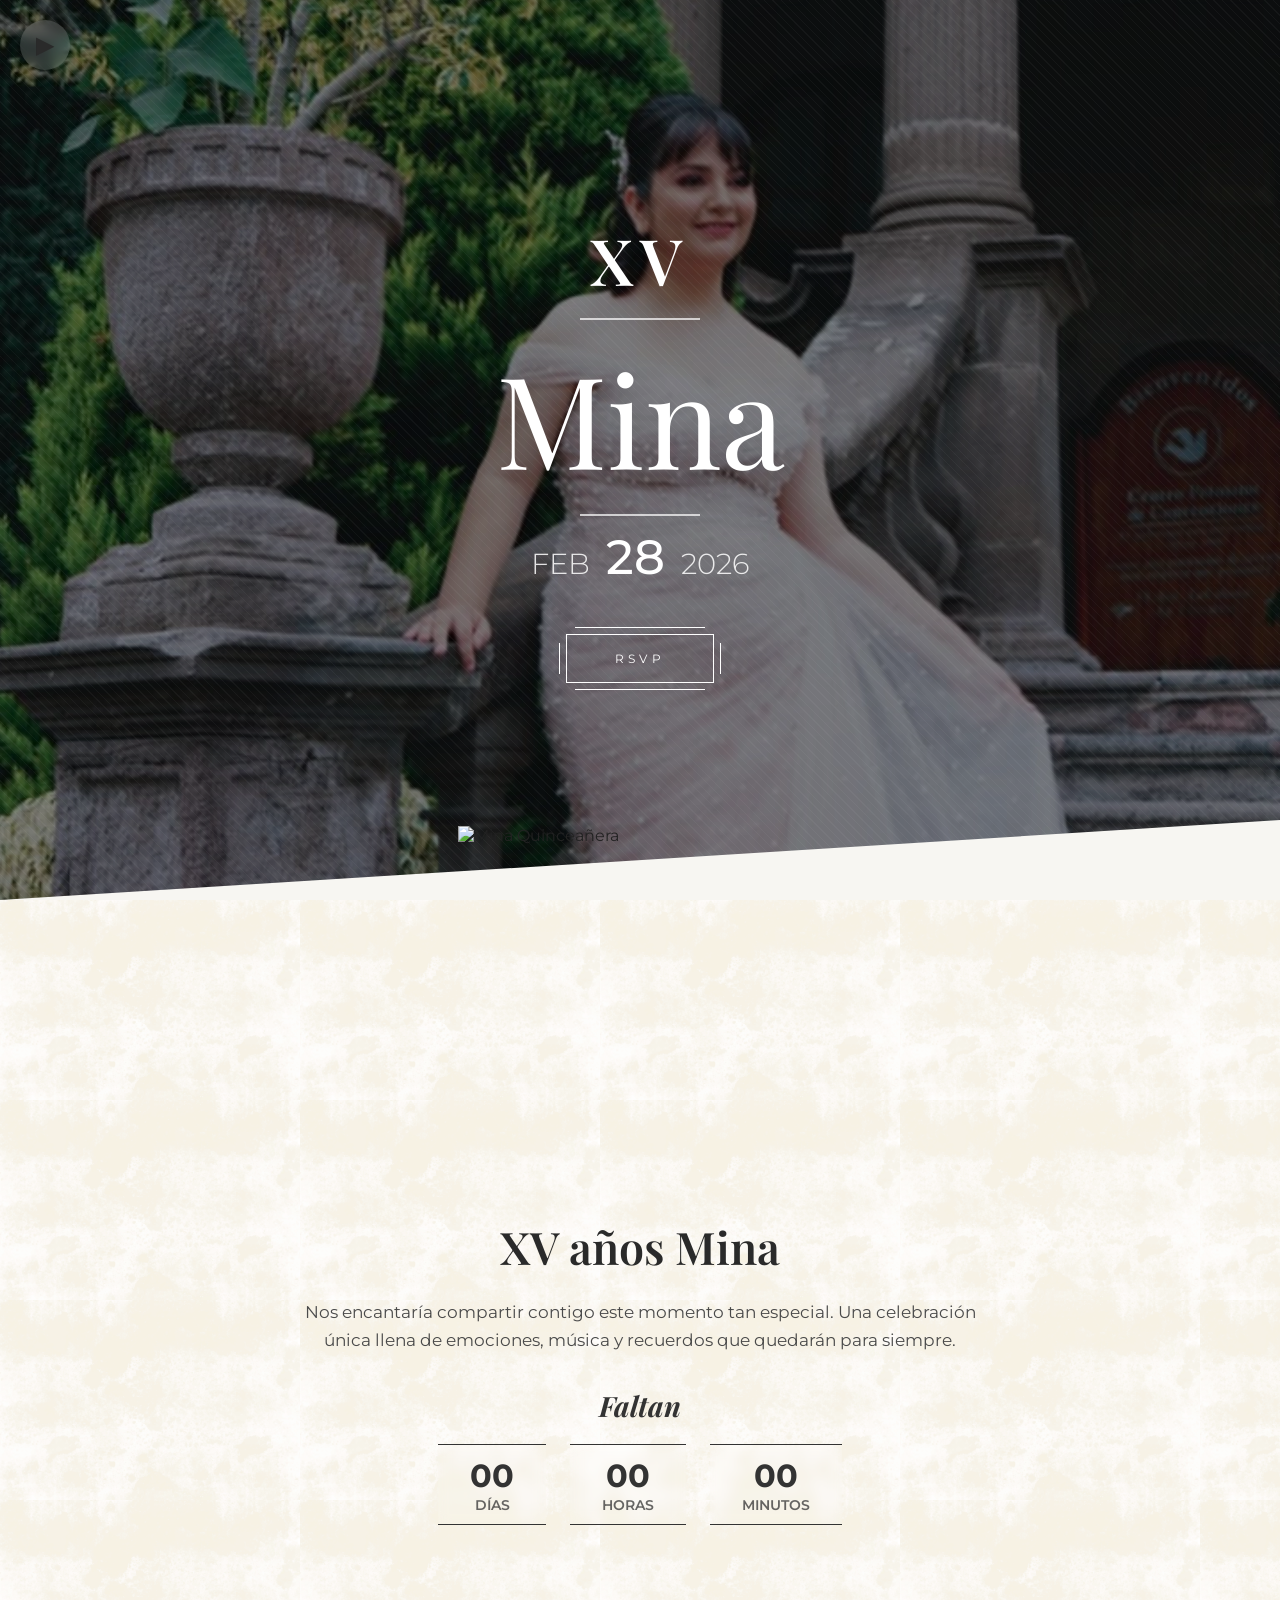
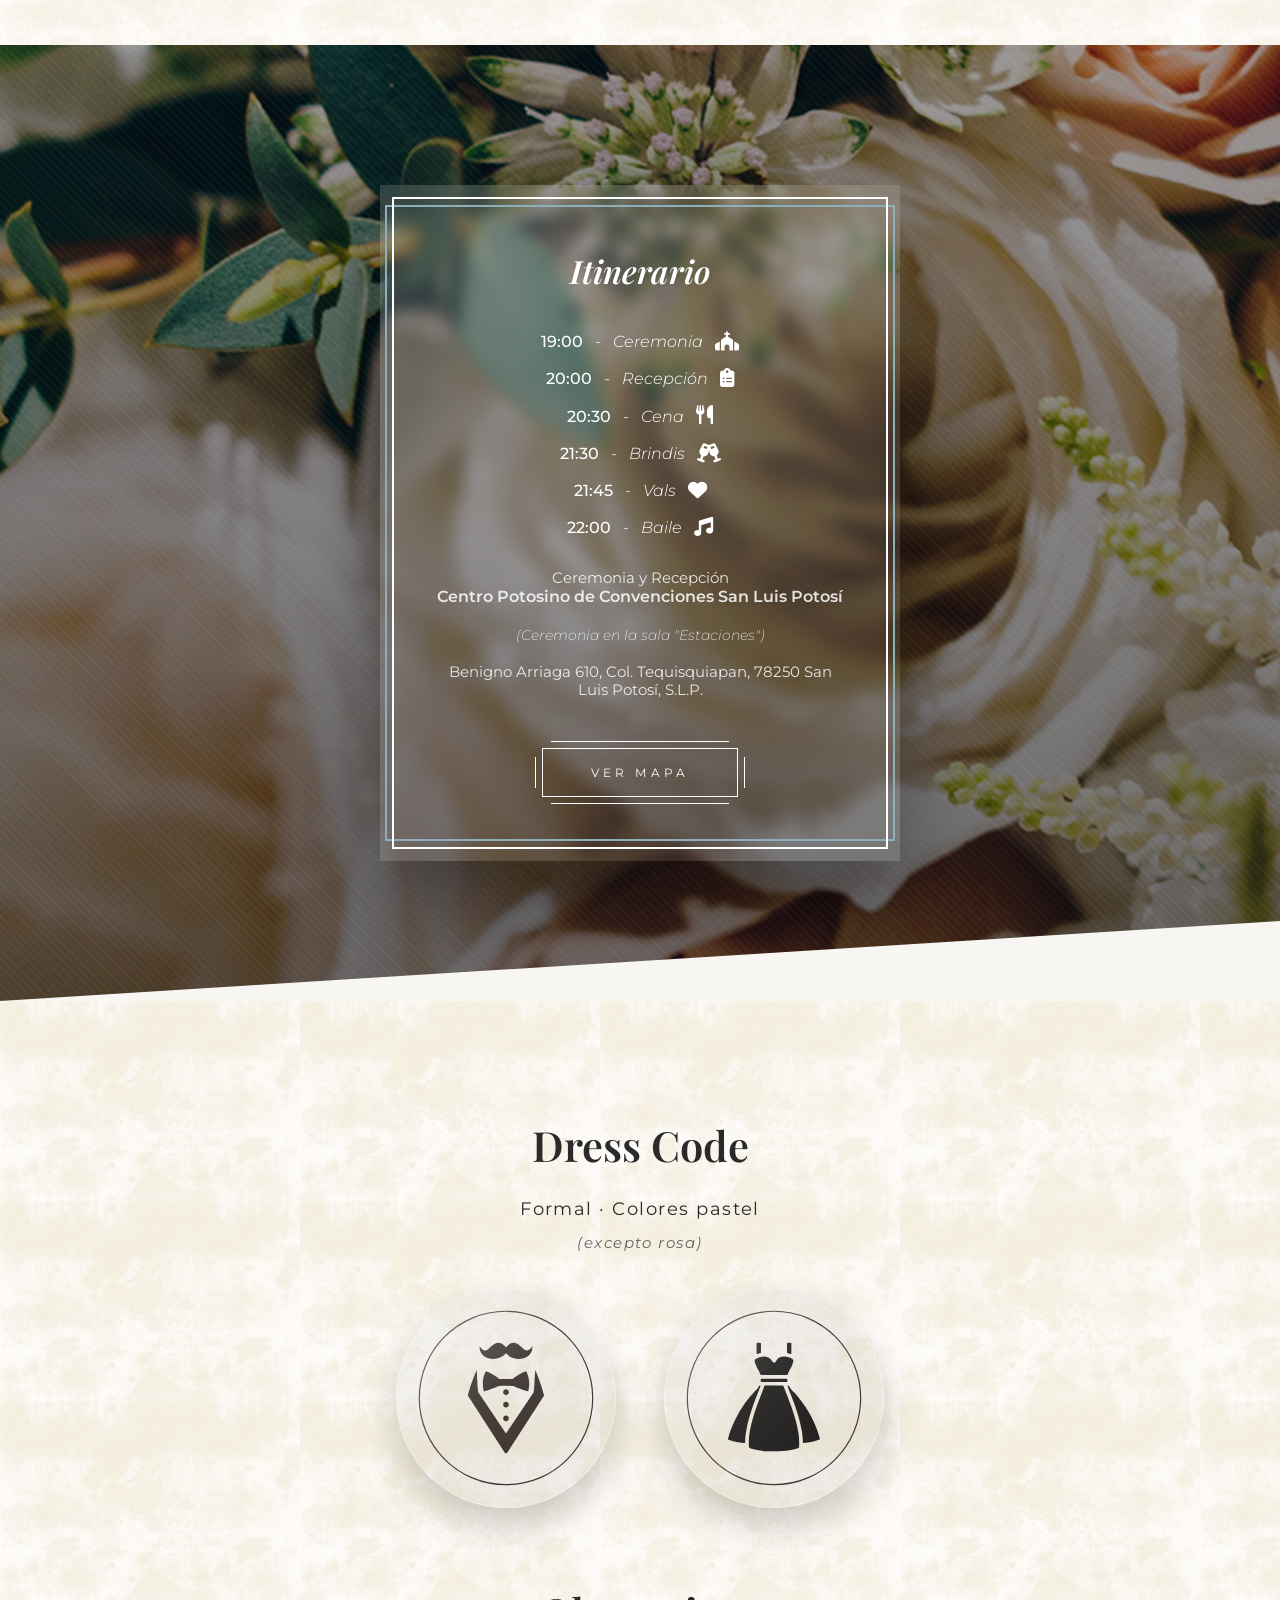
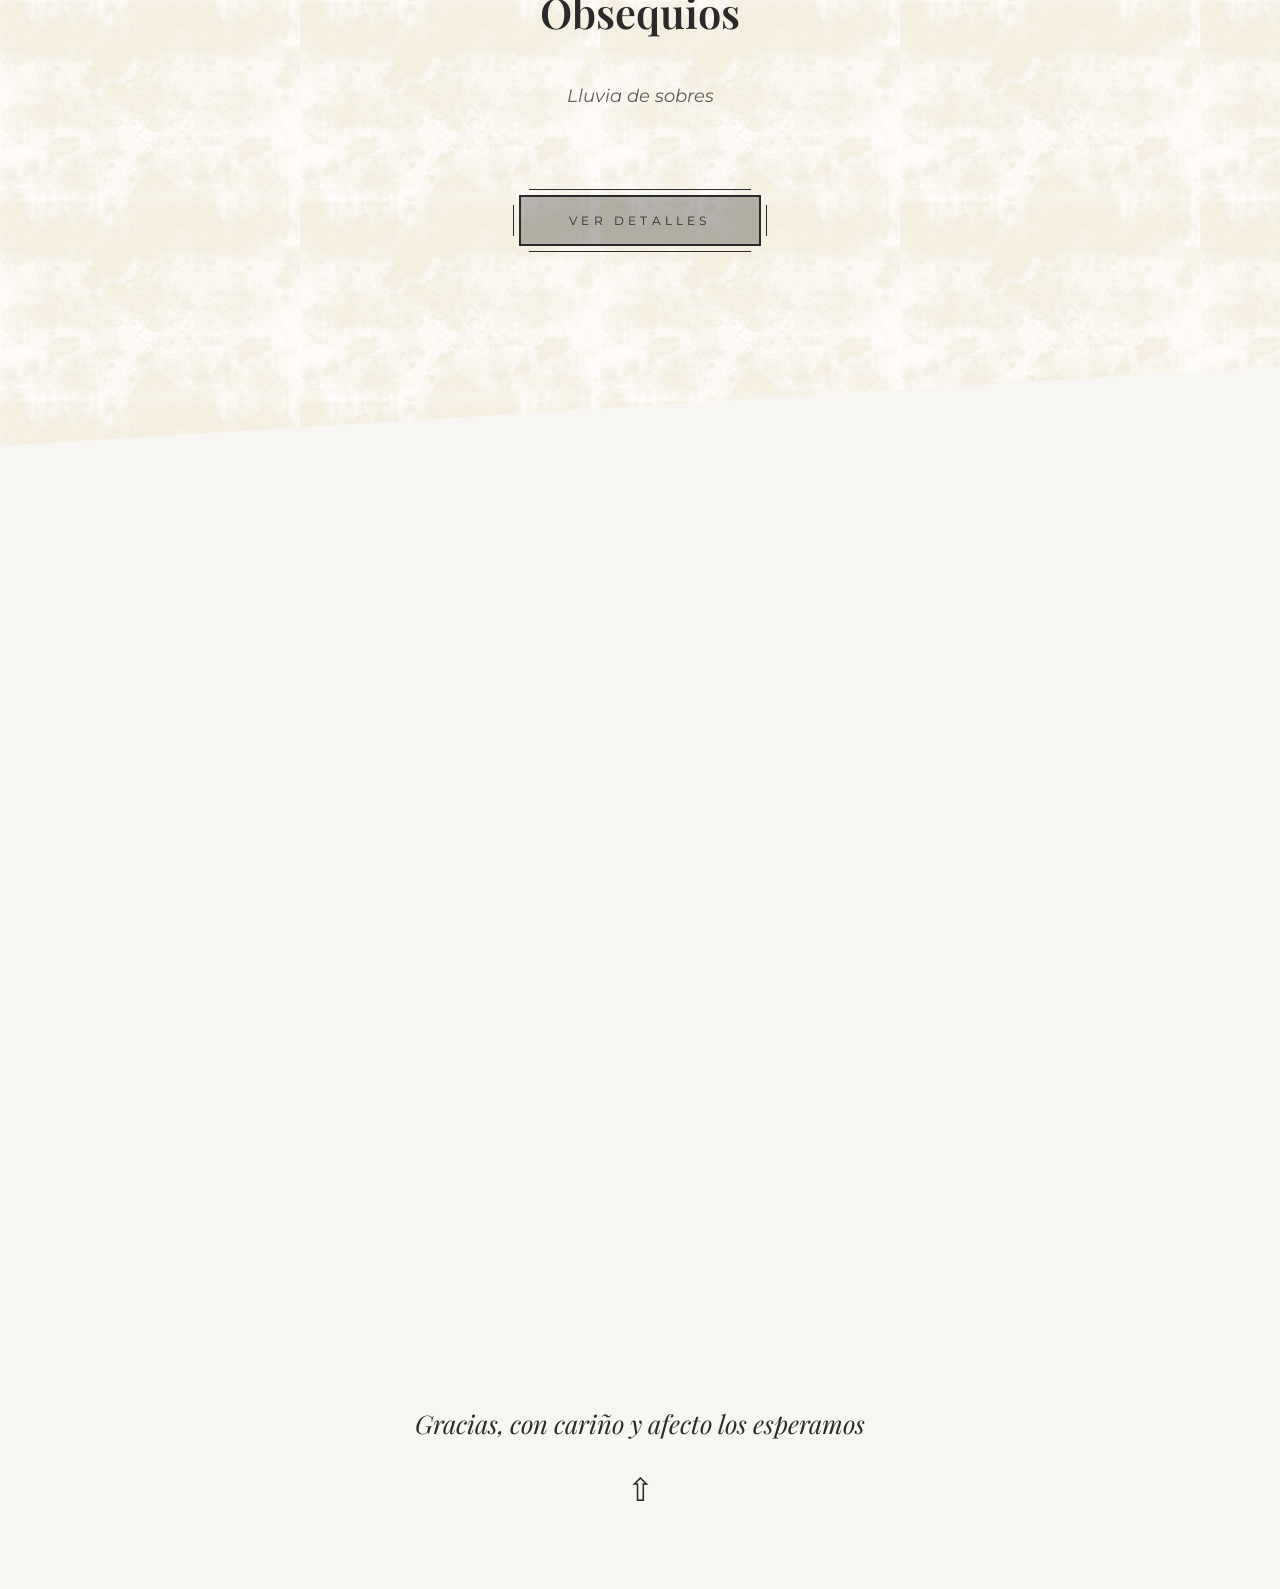
==== commit 135ddb5c: "Update index.html" ====
--- a/invitacion-xv/index.html
+++ b/invitacion-xv/index.html
@@ -68,7 +68,7 @@
   <section class="section section-intro" id="intro">
     <div class="intro-portrait">
       <div class="portrait-image">
-        <img src="assets/images/section-1/portrait-bn.webp" alt="Mina Quinceañera">
+        <img src="assets/images/section-1/portrait-bn1.webp" alt="Mina Quinceañera">
         <div class="portrait-hover-frame"></div>
       </div>
     </div>
@@ -362,3 +362,4 @@
 
 
 
+
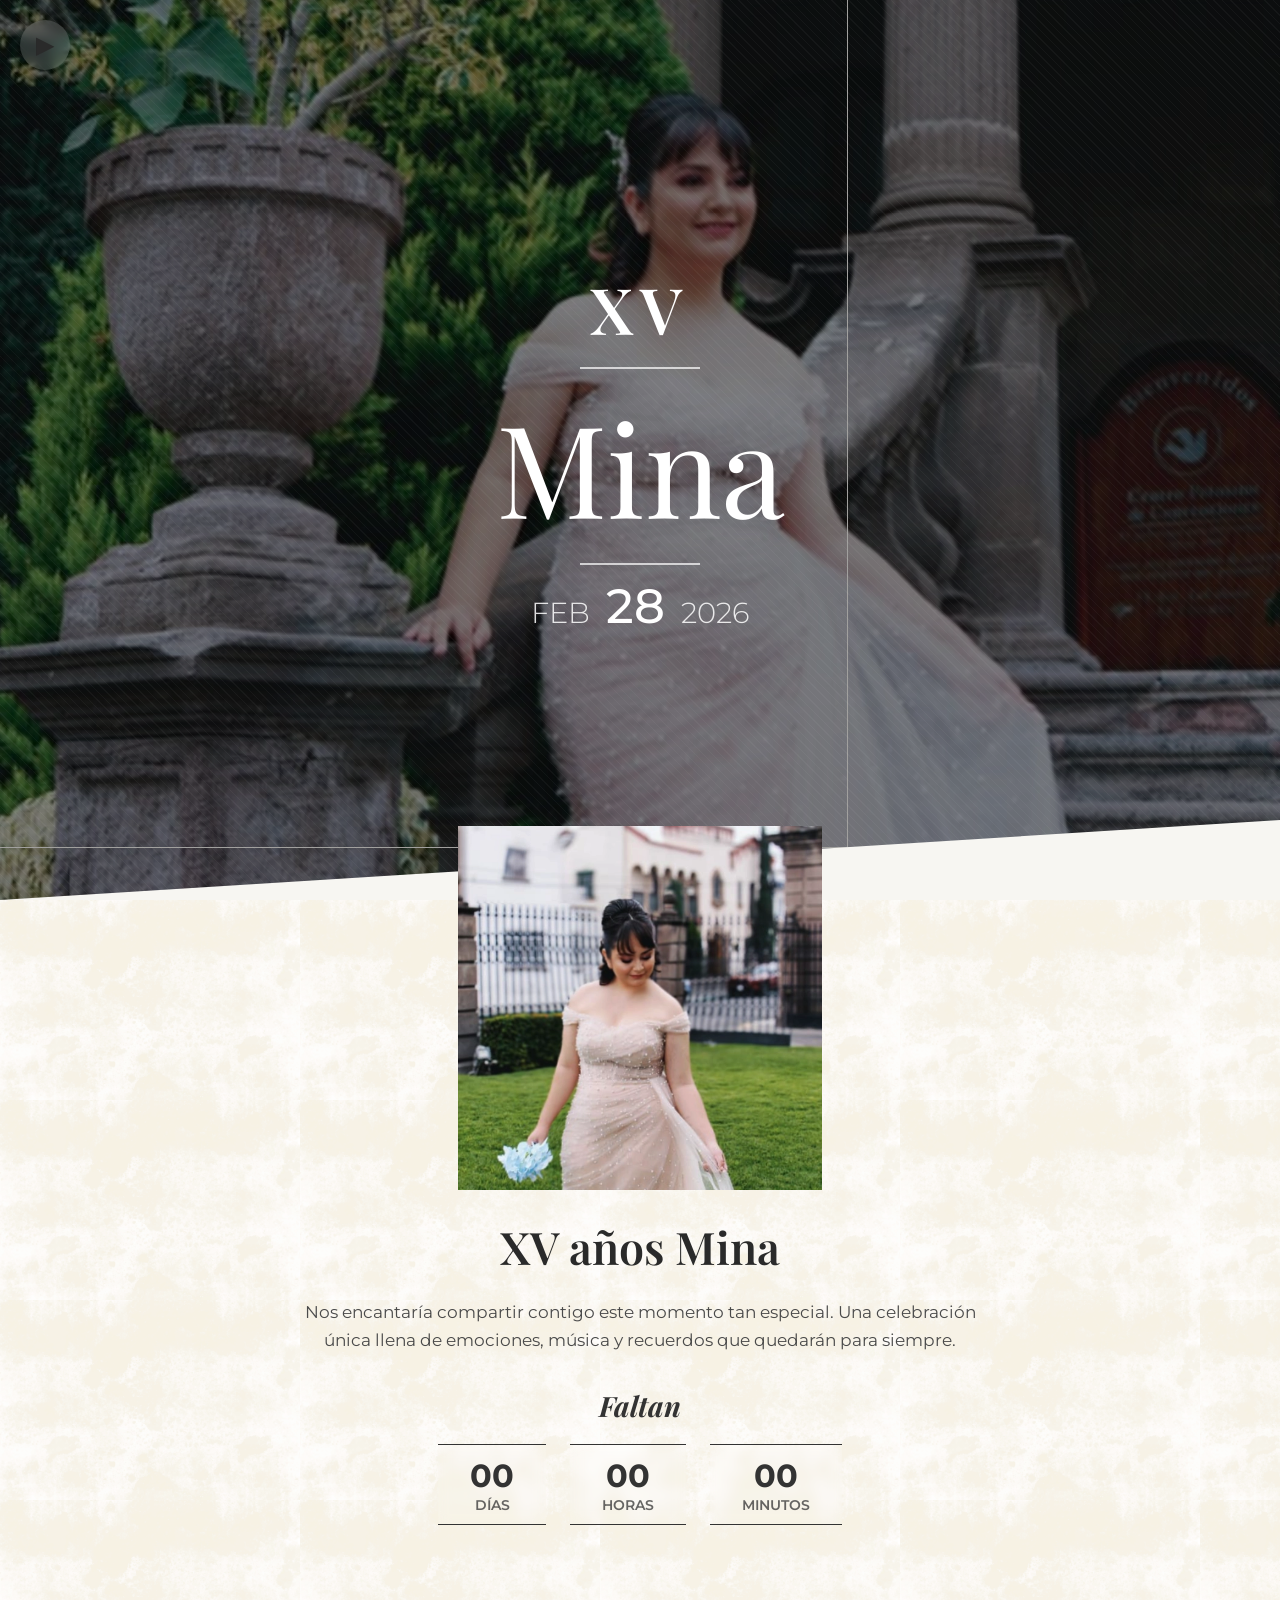
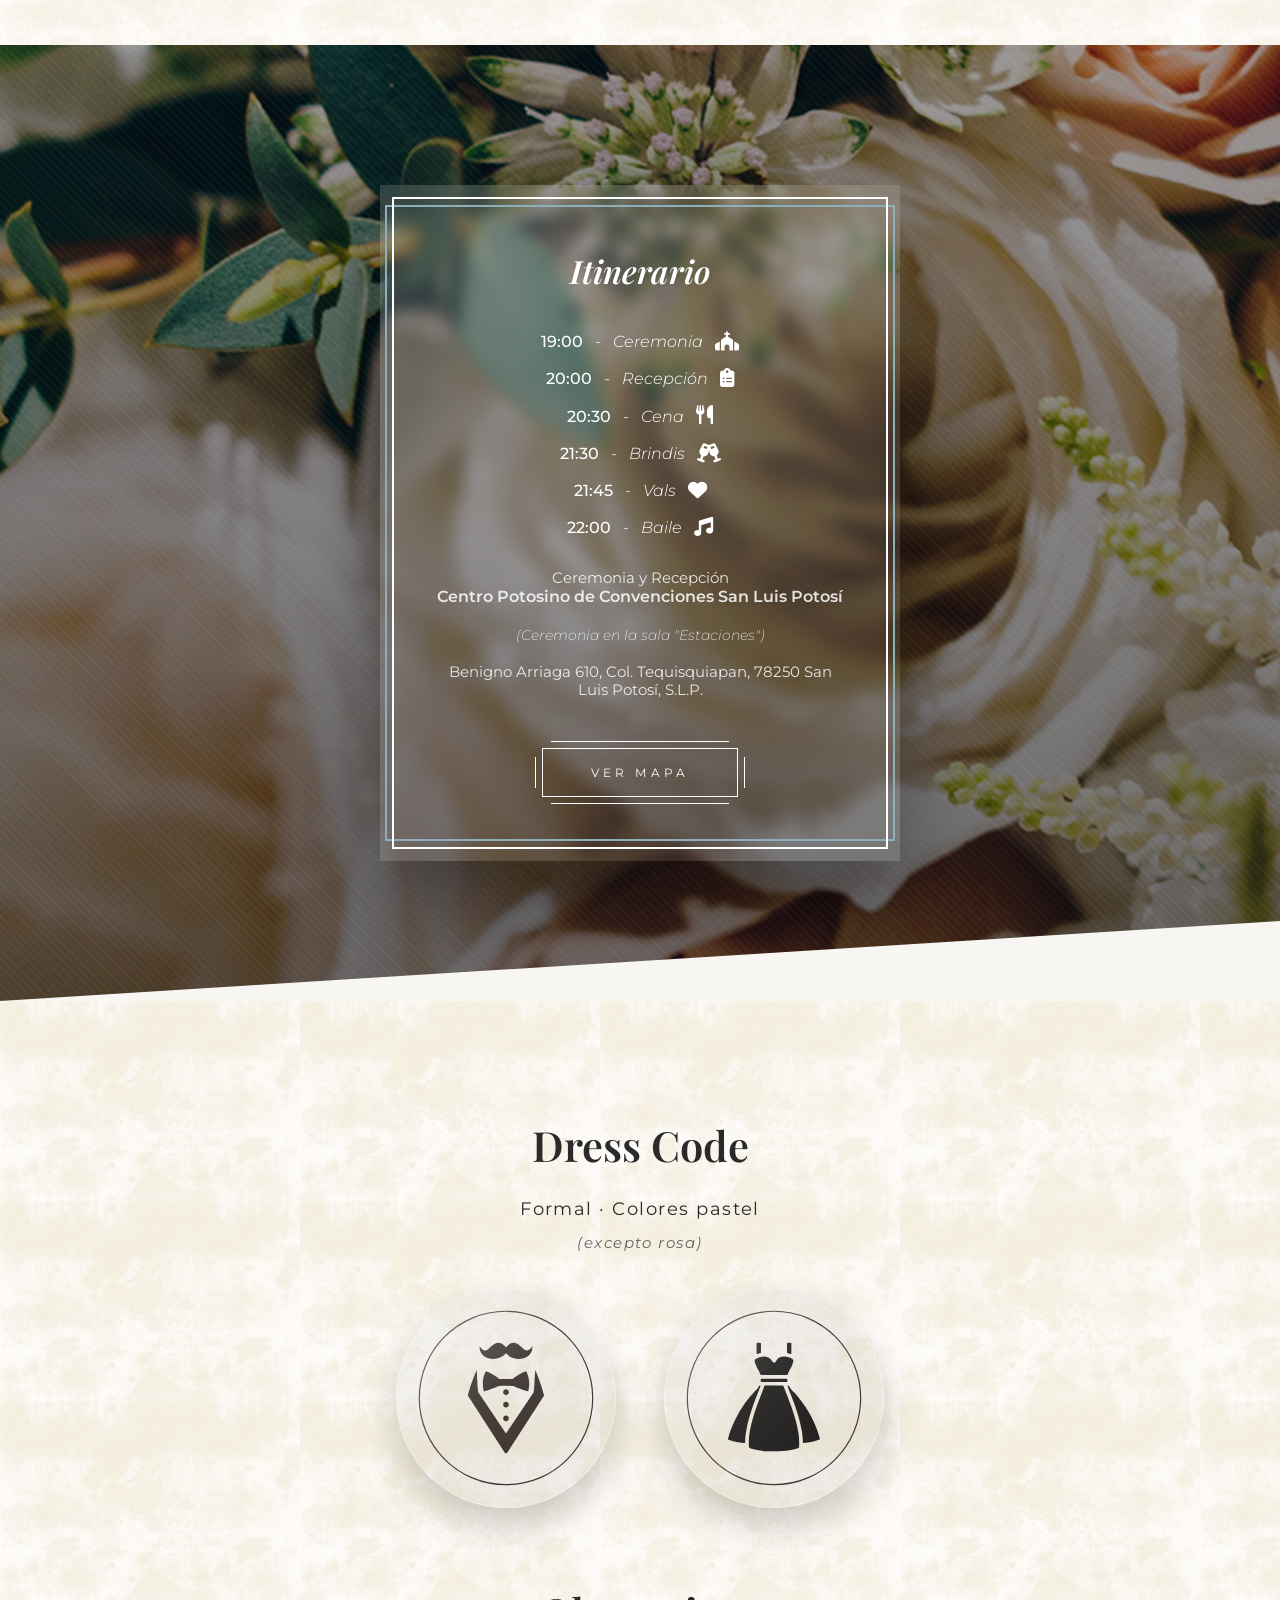
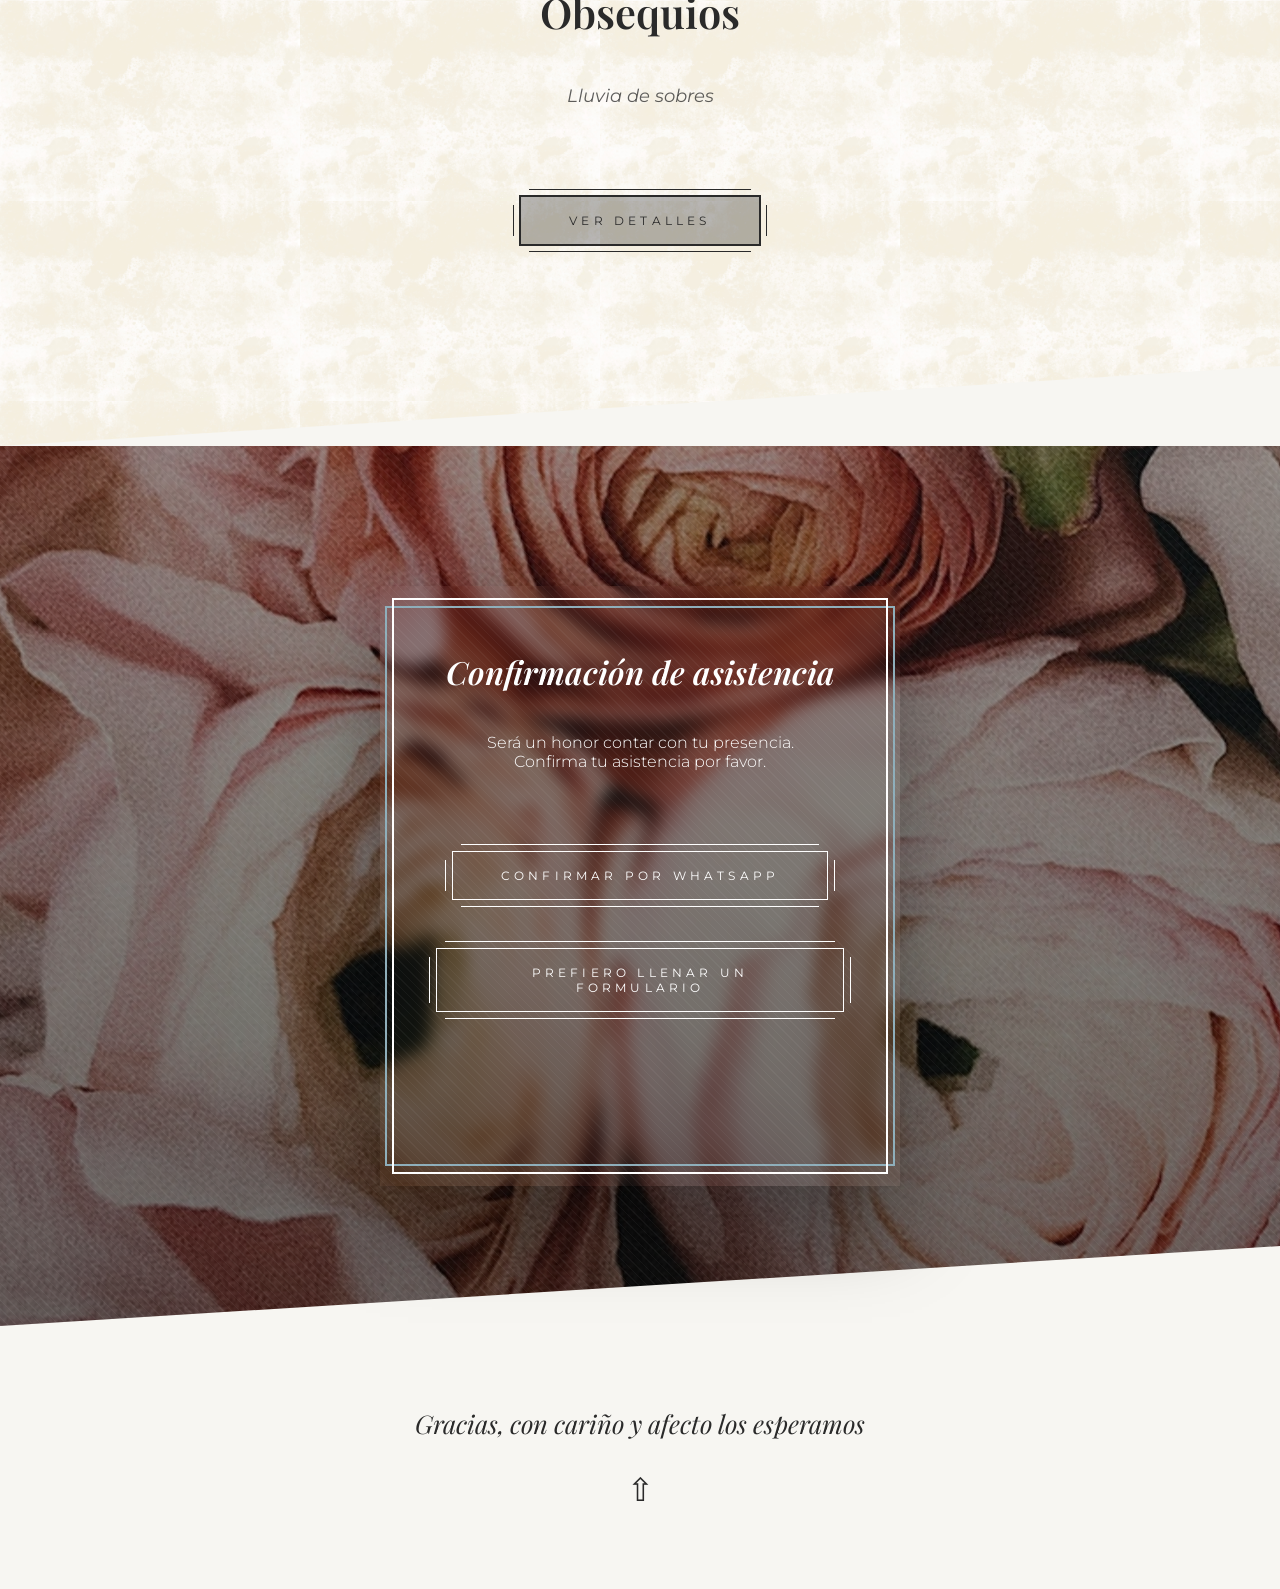
==== commit cf860add: "Update index.html" ====
--- a/invitacion-xv/index.html
+++ b/invitacion-xv/index.html
@@ -49,11 +49,11 @@
         <span class="hero-year">2026</span>
       </div>
 
-      <a href="#rsvp" class="btn-rsvp">
+      <!-- <a href="#rsvp" class="btn-rsvp">
         <span class="btn-frame frame-a"></span>
         <span class="btn-frame frame-b"></span>
         <span class="btn-label">RSVP</span>
-      </a>
+      </a> -->
     </div>
 
     <!-- Divisor inferior -->
@@ -363,3 +363,4 @@
 
 
 
+
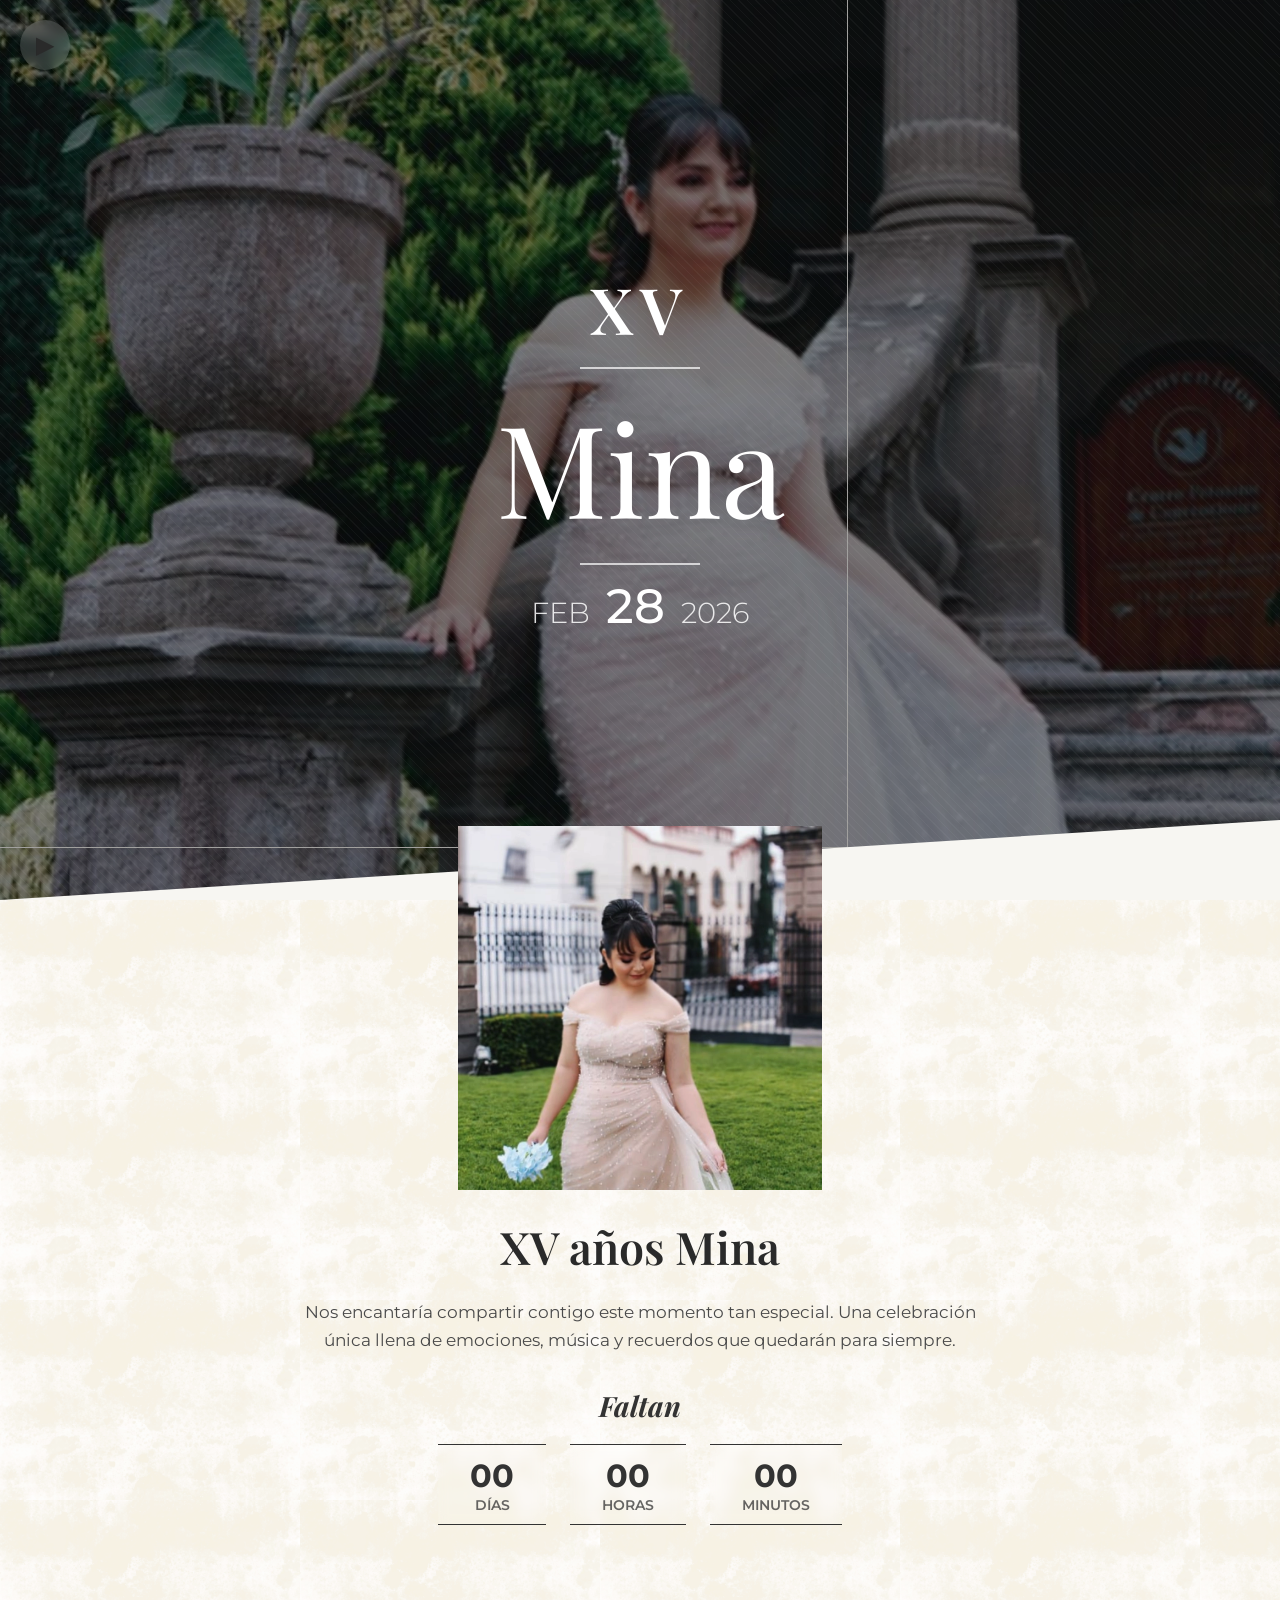
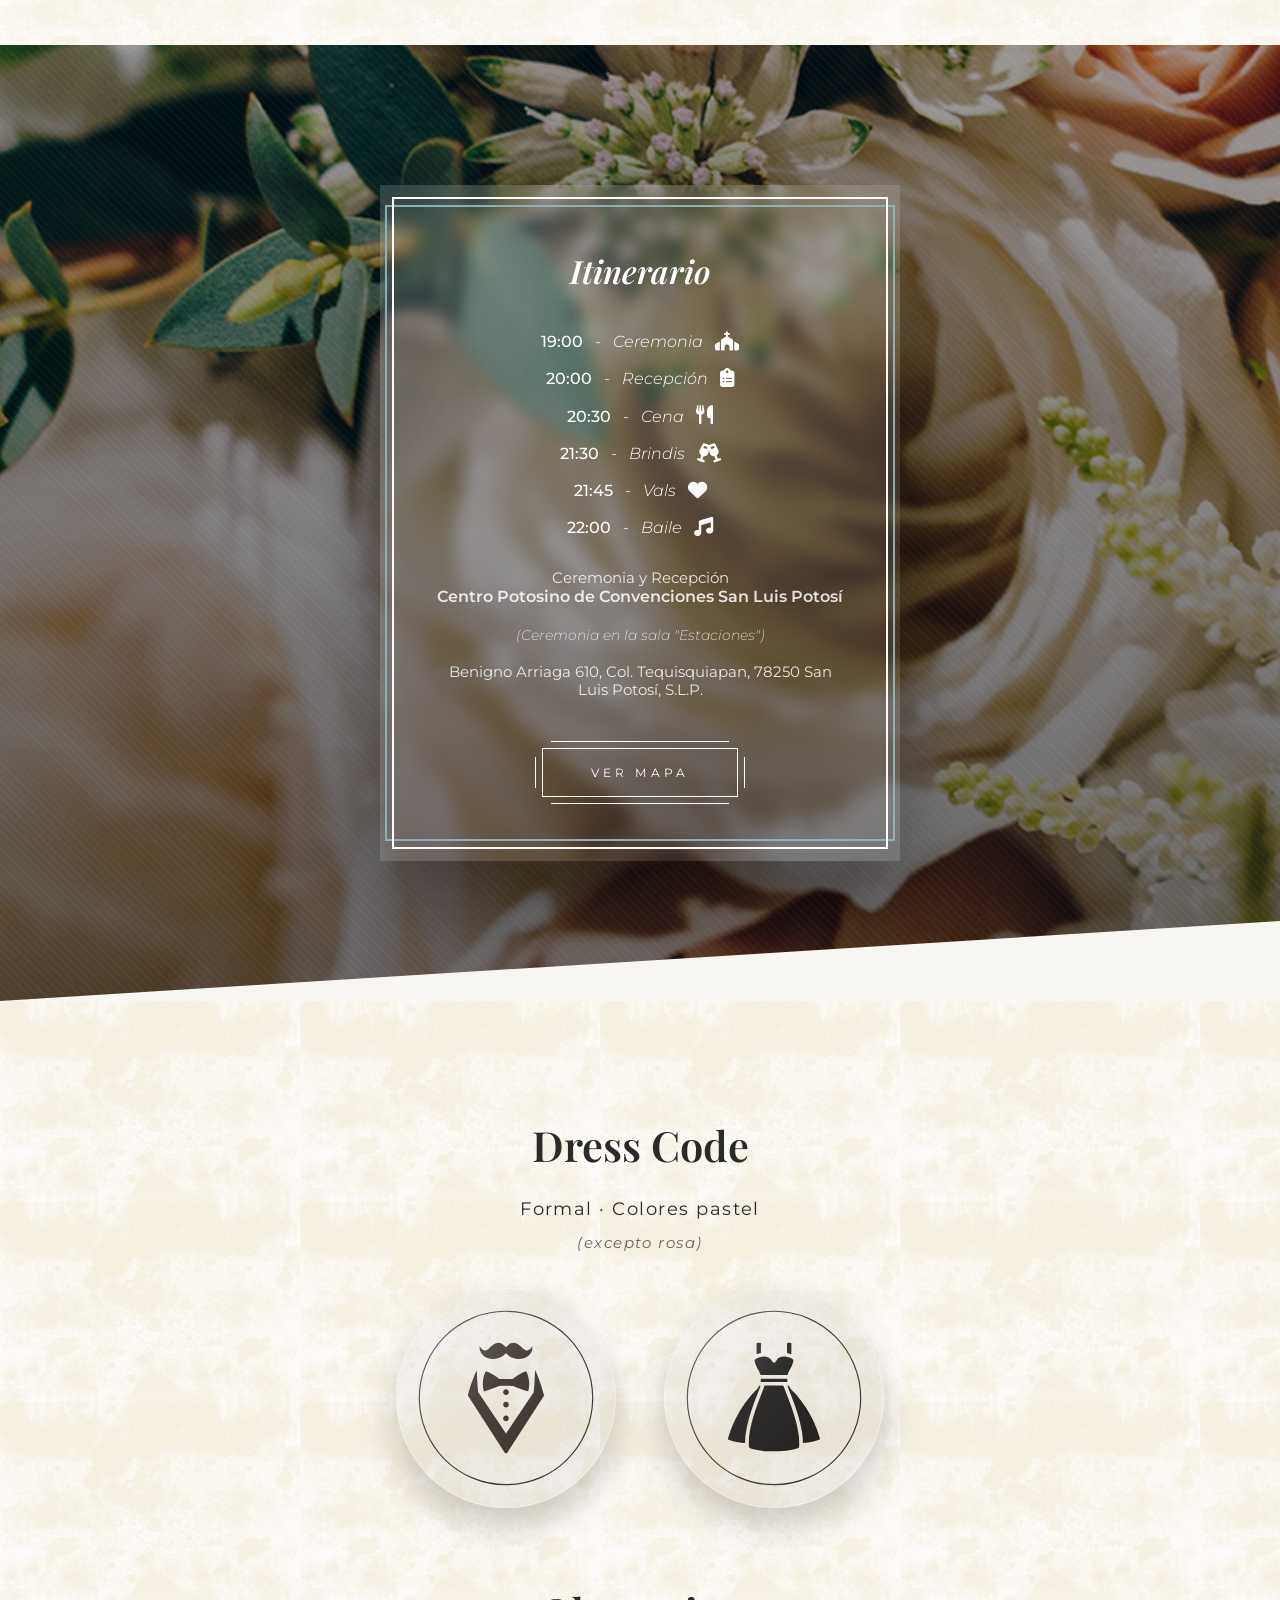
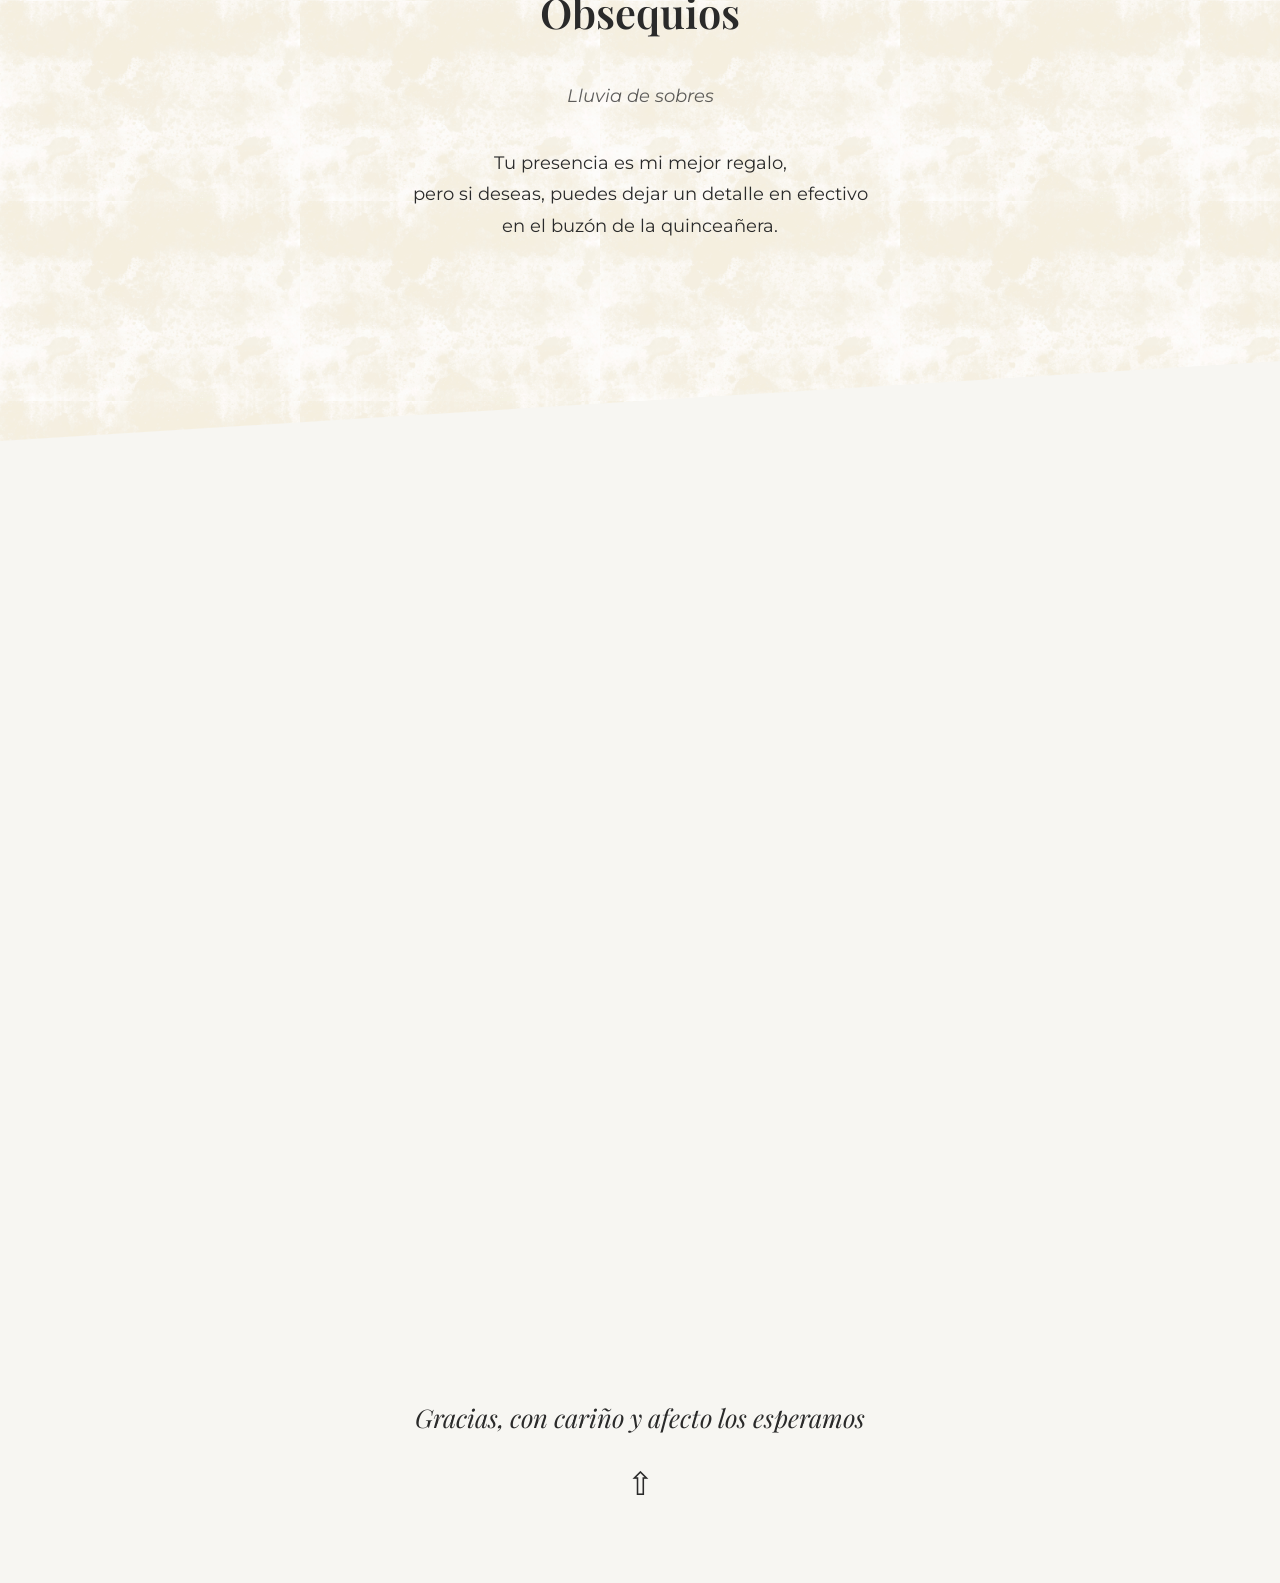
==== commit 82909803: "Update index.html" ====
--- a/invitacion-xv/index.html
+++ b/invitacion-xv/index.html
@@ -205,24 +205,17 @@
 
   <!-- OBSEQUIOS -->
   <div class="gifts-info">
-    <h3>Obsequios</h3>
-    <p class="gifts-subtitle">Lluvia de sobres</p>
-
-    <!-- BOTÓN NEELA -->
-    <button class="btn-rsvp btn-gifts-toggle" type="button">
-      <span class="btn-frame frame-a"></span>
-      <span class="btn-frame frame-b"></span>
-      <span class="btn-label">Ver detalles</span>
-    </button>
-
-    <!-- TARJETA OCULTA -->
-    <div class="gifts-card" hidden>
-      <div class="glass-light"></div>
-      <p>
-        Tu presencia es mi mejor regalo, pero si deseas, puedes dejar un detalle en efectivo en el buzón de la quinceañera.
-      </p>
-    </div>
-  </div>
+  <h3>Obsequios</h3>
+  <p class="gifts-subtitle">Lluvia de sobres</p>
+
+  <div class="gifts-lux-frame">
+    <p class="gifts-text">
+      Tu presencia es mi mejor regalo,<br>
+      pero si deseas, puedes dejar un detalle en efectivo<br>
+      en el buzón de la quinceañera.
+    </p>
+  </div>
+</div>
 
 </div>
 
@@ -364,3 +357,4 @@
 
 
 
+
